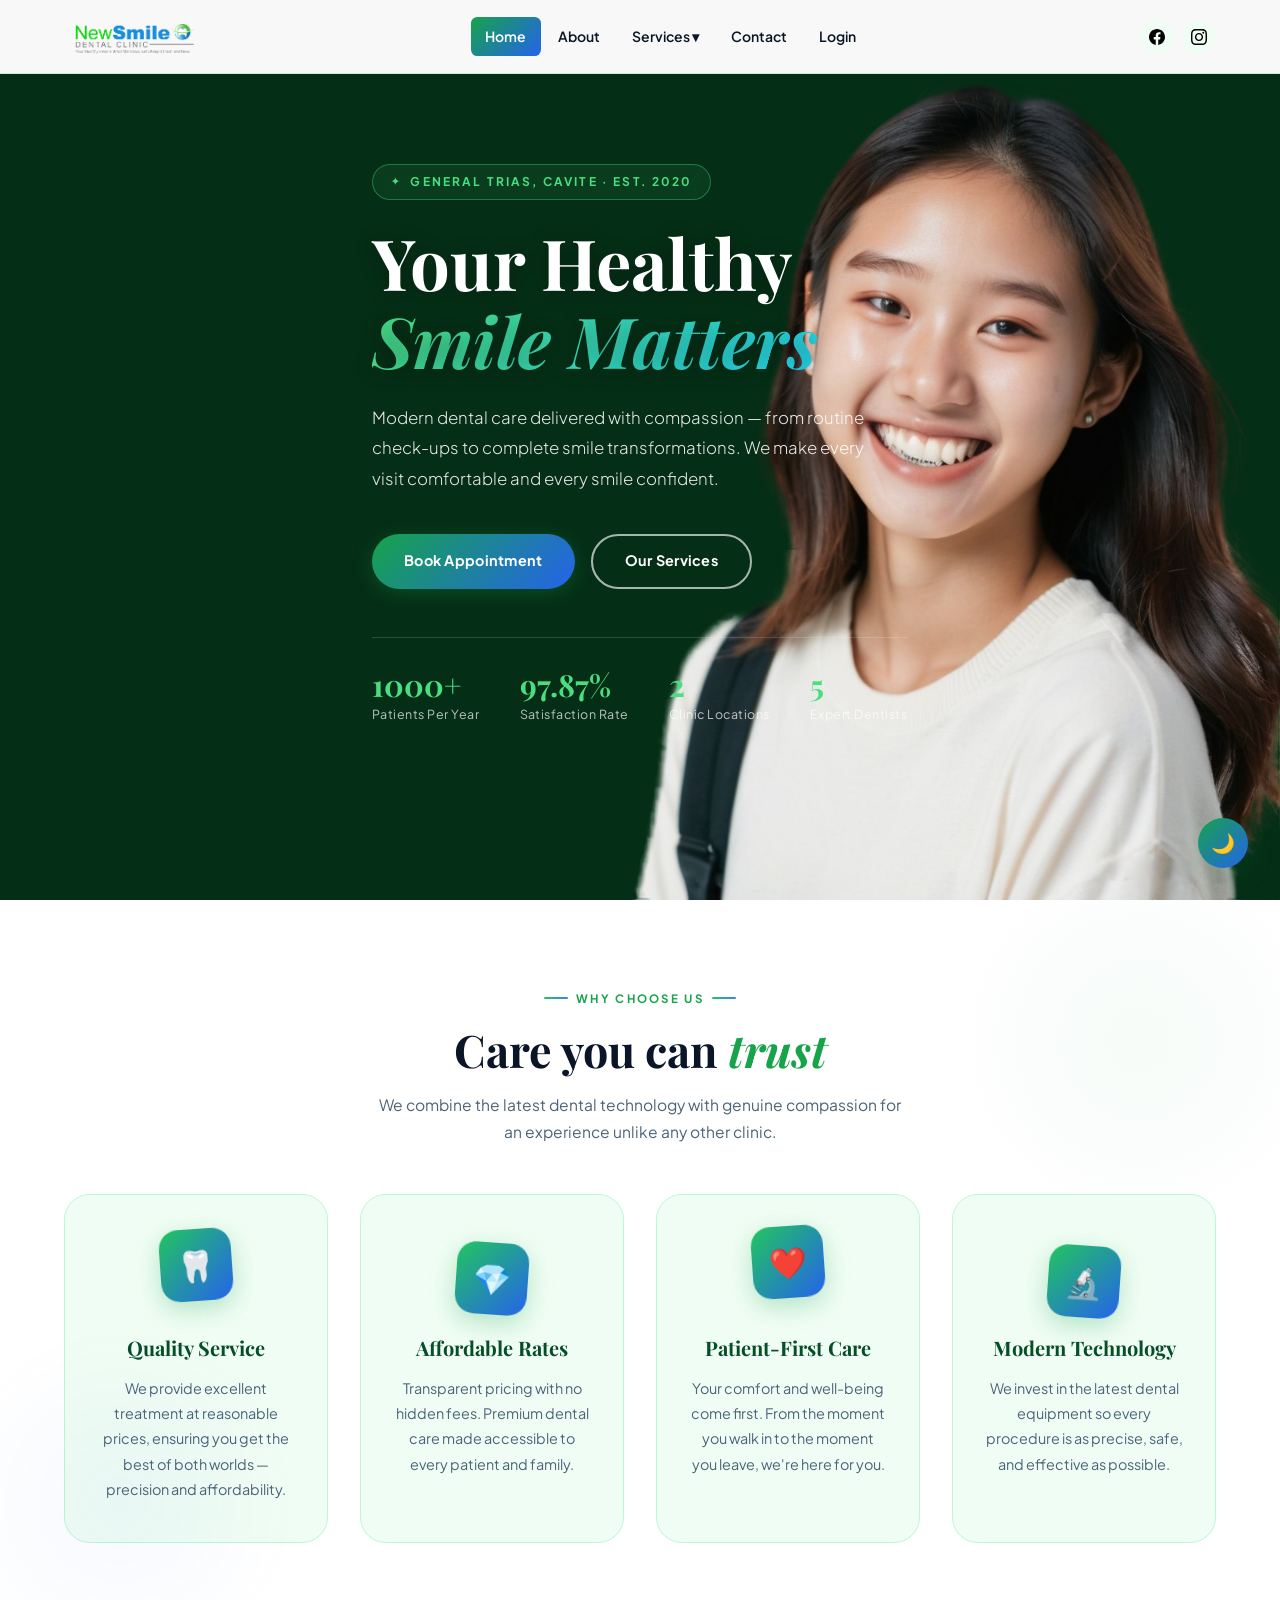
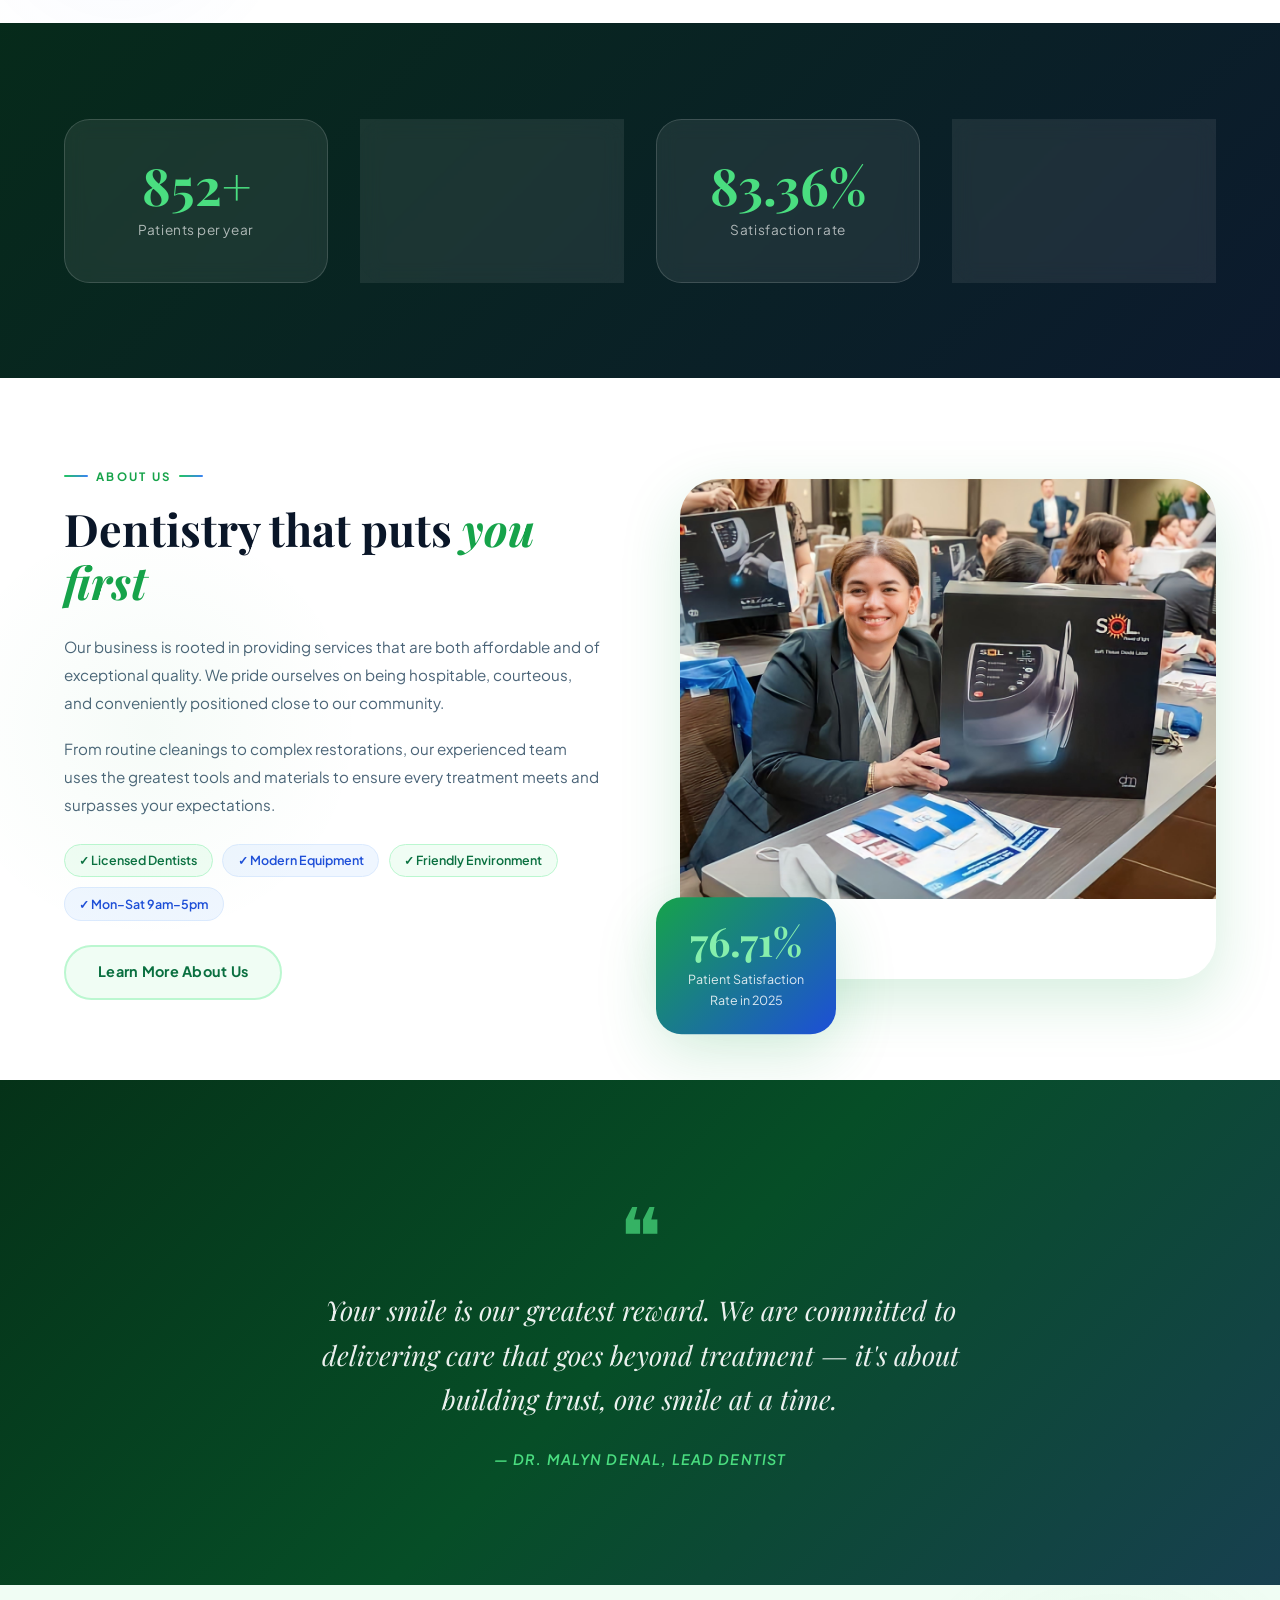
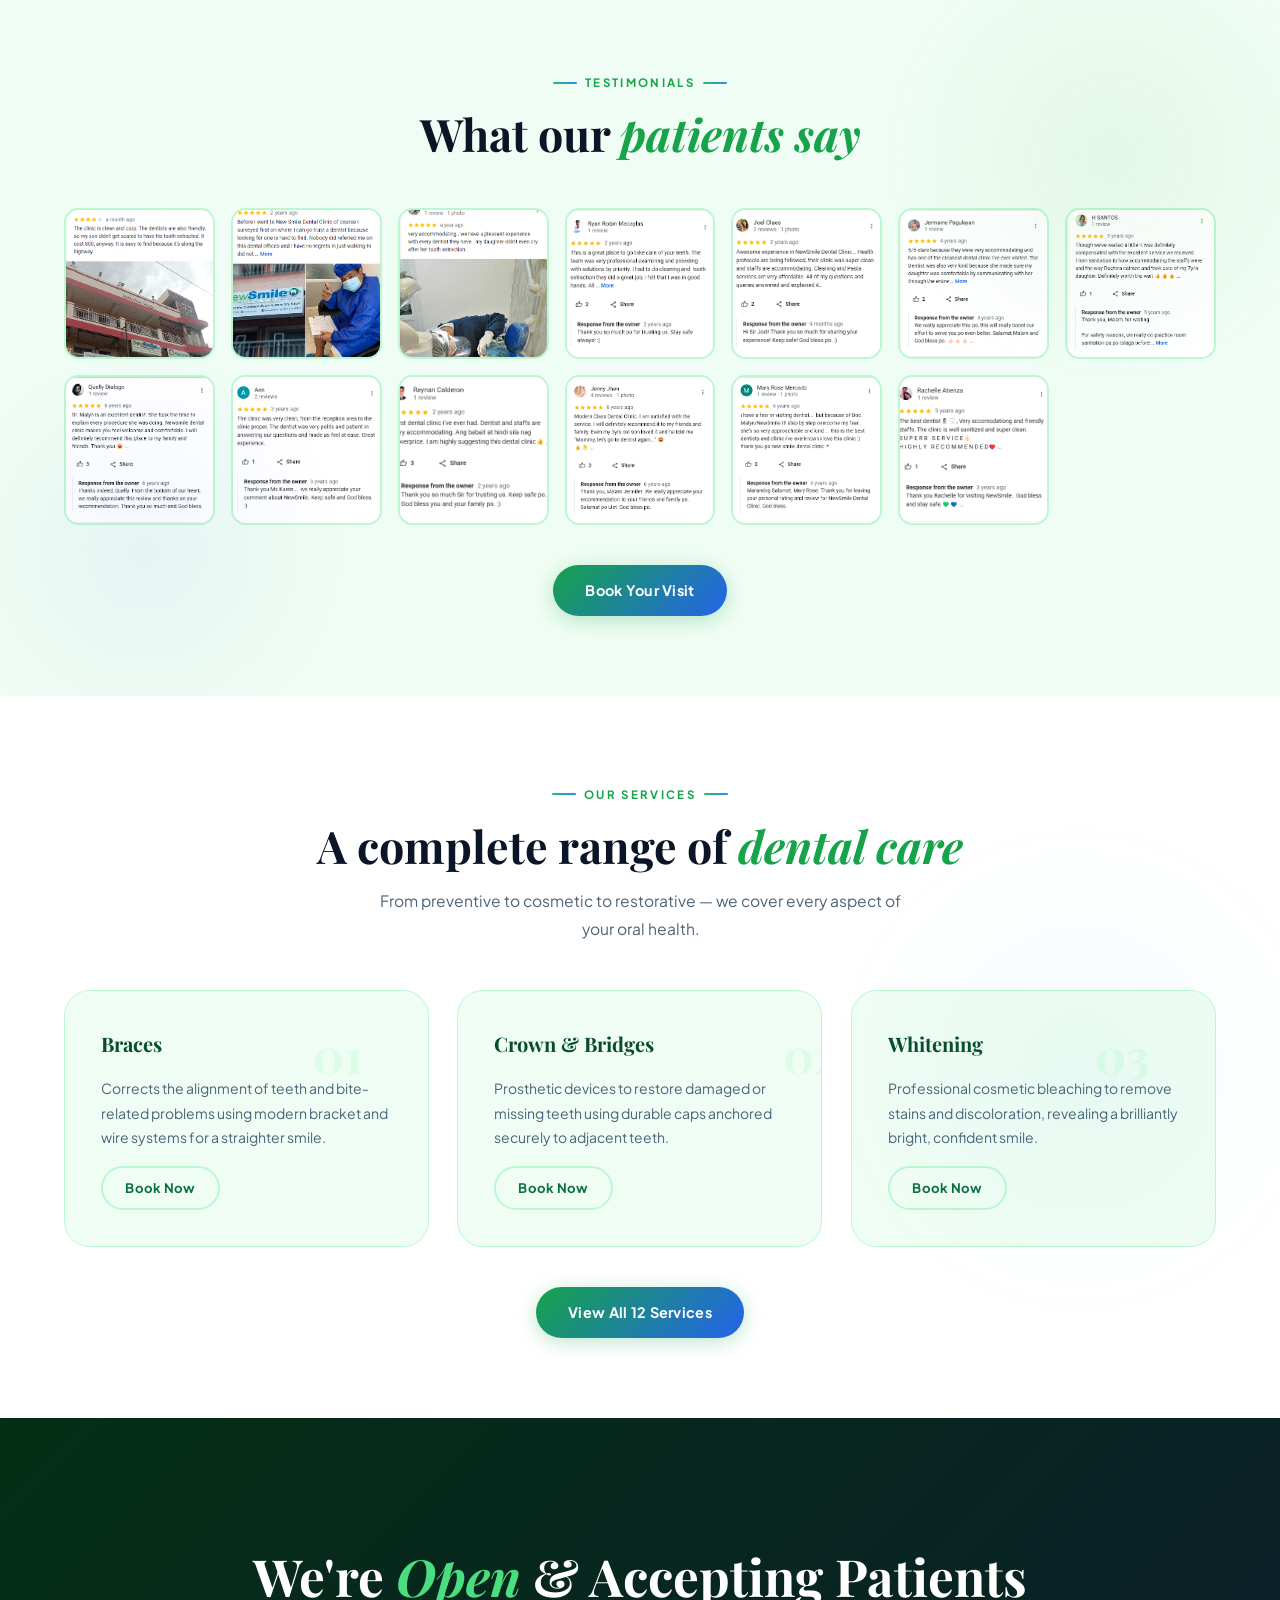
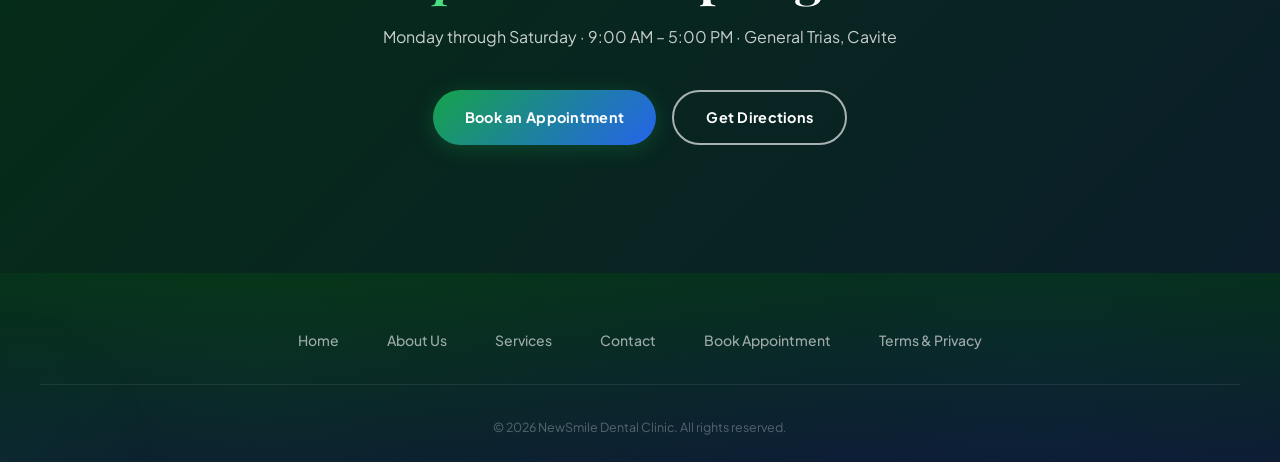
==== index.html @ e8ea18e3 "Deploying the Website" ====
<!DOCTYPE html>
<html lang="en">
<head>
  <meta charset="UTF-8">
  <meta name="viewport" content="width=device-width, initial-scale=1.0">
  <title>NewSmile Dental Clinic — General Trias, Cavite</title>
  <link rel="stylesheet" href="css/style.css">
  <link href="https://fonts.googleapis.com/css2?family=Playfair+Display:ital,wght@0,400;0,600;0,700;1,400;1,600&family=Plus+Jakarta+Sans:wght@300;400;500;600;700&display=swap" rel="stylesheet">
  <link rel="icon" type="image/png" href="images/logo.png">
</head>
<body>
<button class="darkmode" onclick="myFunction()">🌙</button>

<!-- ══════════════════════════════
     SCROLL PROGRESS BAR
══════════════════════════════ -->
<div id="scroll-progress"></div>

<!-- ══════════════════════════════
     HEADER / NAV
══════════════════════════════ -->
<header>
  <div class="container nav-container">
    <div class="logo">
      <a href="index.html">
        <img src="images/title-logo.png" alt="NewSmile Dental Clinic">
      </a>
    </div>
    <nav>
      <button class="nav-toggle" aria-label="Toggle navigation">&#9776;</button>
      <ul class="nav-links">
        <li><a href="index.html" class="active">Home</a></li>
        <li><a href="about.html">About</a></li>
        <li>
          <a href="services.html">Services ▾</a>
          <ul class="dropdown-content">
            <li><a href="services.html#braces">Braces</a></li>
            <li><a href="services.html#crowns">Crown &amp; Bridges</a></li>
            <li><a href="services.html#whitening">Whitening</a></li>
            <li><a href="services.html#fillings">Fillings</a></li>
            <li><a href="services.html#cleaning">Cleaning</a></li>
            <li><a href="services.html#extraction">Extractions</a></li>
            <li><a href="services.html#surgery">Dental Surgery</a></li>
            <li><a href="services.html#dentures">Dentures</a></li>
            <li><a href="services.html#rootcanal">Root Canal</a></li>
            <li><a href="services.html#implants">Implants</a></li>
            <li><a href="services.html#pediatric">Pediatric Dentistry</a></li>
            <li><a href="services.html#xray">Dental X-ray</a></li>
          </ul>
        </li>
        <li><a href="contact.html">Contact</a></li>
        <li><a href="Login.html">Login</a></li>
      </ul>
    </nav>
    <div class="social-icons">
      <a href="https://www.facebook.com/NewSmilePH" target="_blank">
        <img src="images/icons/facebook.svg" alt="Facebook">
      </a>
      <a href="https://www.instagram.com" target="_blank">
        <img src="images/icons/instagram.svg" alt="Instagram">
      </a>
    </div>
  </div>
</header>


<!-- ══════════════════════════════════════════════════════
     PARALLAX SECTION 1 — HERO
     📌 REPLACE IMAGE: change url("images/YOUR_HERO_IMAGE.jpg")
        inside the .parallax-hero rule in css/style.css
══════════════════════════════════════════════════════ -->
<section class="parallax-hero">
  <!-- Dark overlay so text stays readable -->
  <div class="parallax-overlay"></div>

  <!-- Floating particles -->
  <div class="hero-particles">
    <span class="particle"></span><span class="particle"></span>
    <span class="particle"></span><span class="particle"></span>
    <span class="particle"></span><span class="particle"></span>
  </div>

  <!-- Hero content -->
  <div class="container hero-content">
    <span class="hero-tag">General Trias, Cavite &middot; Est. 2020</span>
    <h1>Your Healthy<br><span class="highlight">Smile Matters</span></h1>
    <p>Modern dental care delivered with compassion — from routine check-ups to complete smile transformations. We make every visit comfortable and every smile confident.</p>
    <div class="hero-actions">
      <a class="btn" href="appointment.html">Book Appointment</a>
      <a class="btn btn-outline" href="services.html">Our Services</a>
    </div>
    <div class="hero-stats">
      <div class="hero-stat">
        <strong data-target="1000" data-suffix="+">1000+</strong>
        <span>Patients Per Year</span>
      </div>
      <div class="hero-stat">
        <strong data-target="97.88" data-suffix="%" data-decimals="2">97.88%</strong>
        <span>Satisfaction Rate</span>
      </div>
      <div class="hero-stat">
        <strong data-target="2">2</strong>
        <span>Clinic Locations</span>
      </div>
      <div class="hero-stat">
        <strong data-target="5">5</strong>
        <span>Expert Dentists</span>
      </div>
    </div>
  </div>


</section>


<!-- ══════════════════════════════
     WHY CHOOSE US
══════════════════════════════ -->
<section class="features-section">
  <div class="container">
    <div class="section-header center">
      <span class="section-eyebrow reveal">Why Choose Us</span>
      <h2 class="section-title reveal delay-1">Care you can <em>trust</em></h2>
      <p class="section-sub reveal delay-2">We combine the latest dental technology with genuine compassion for an experience unlike any other clinic.</p>
    </div>
    <div class="features-grid">
      <div class="feature reveal delay-1">
        <div class="feature-icon">🦷</div>
        <h3>Quality Service</h3>
        <p>We provide excellent treatment at reasonable prices, ensuring you get the best of both worlds — precision and affordability.</p>
      </div>
      <div class="feature reveal delay-2">
        <div class="feature-icon">💎</div>
        <h3>Affordable Rates</h3>
        <p>Transparent pricing with no hidden fees. Premium dental care made accessible to every patient and family.</p>
      </div>
      <div class="feature reveal delay-3">
        <div class="feature-icon">❤️</div>
        <h3>Patient-First Care</h3>
        <p>Your comfort and well-being come first. From the moment you walk in to the moment you leave, we're here for you.</p>
      </div>
      <div class="feature reveal delay-4">
        <div class="feature-icon">🔬</div>
        <h3>Modern Technology</h3>
        <p>We invest in the latest dental equipment so every procedure is as precise, safe, and effective as possible.</p>
      </div>
    </div>
  </div>
</section>


<!-- ══════════════════════════════════════════════════════
     PARALLAX SECTION 2 — STATISTICS BANNER
     📌 REPLACE IMAGE: change url("images/YOUR_STATS_BG.jpg")
        inside the .parallax-stats rule in css/style.css
══════════════════════════════════════════════════════ -->
<section class="parallax-stats">
  <div class="parallax-overlay overlay-dark"></div>
  <div class="container" style="position:relative;z-index:2;">
    <div class="stats-grid">
      <div class="stats-card reveal">
        <h2 data-target="1000" data-suffix="+">1000+</h2>
        <p>Patients per year</p>
      </div>
      <div class="stats-card reveal delay-1">
        <h2 data-target="5">5</h2>
        <p>Qualified dentists</p>
      </div>
      <div class="stats-card reveal delay-2">
        <h2 data-target="97.88" data-suffix="%" data-decimals="2">97.88%</h2>
        <p>Satisfaction rate</p>
      </div>
      <div class="stats-card reveal delay-3">
        <h2 data-target="2">2</h2>
        <p>Clinic locations</p>
      </div>
    </div>
  </div>
</section>


<!-- ══════════════════════════════
     ABOUT
══════════════════════════════ -->
<section class="about-section">
  <div class="container about-inner">
    <div class="about-text reveal-left">
      <span class="section-eyebrow">About Us</span>
      <h2>Dentistry that puts <em>you first</em></h2>
      <p>Our business is rooted in providing services that are both affordable and of exceptional quality. We pride ourselves on being hospitable, courteous, and conveniently positioned close to our community.</p>
      <p>From routine cleanings to complex restorations, our experienced team uses the greatest tools and materials to ensure every treatment meets and surpasses your expectations.</p>
      <div class="about-badges">
        <span class="badge">✓ Licensed Dentists</span>
        <span class="badge blue">✓ Modern Equipment</span>
        <span class="badge">✓ Friendly Environment</span>
        <span class="badge blue">✓ Mon–Sat 9am–5pm</span>
      </div>
      <a class="btn btn-ghost" href="about.html">Learn More About Us</a>
    </div>
    <div class="about-visual reveal-right">
      <!--
        📌 REPLACE DOCTOR IMAGE:
           Change src="images/doc-malyn-2.jpg" to your photo path
      -->
      <div class="about-image-wrap">
        <img src="images/doc-malyn-2.jpg"
             alt="Dr. Malyn Denal — NewSmile Lead Dentist"
             onerror="this.style.display='none';this.nextElementSibling.style.display='flex'">
        <div class="about-image-fallback">
          <span class="fallback-icon">👩‍⚕️</span>
          <p>Dr. Malyn Denal<br>Lead Dentist</p>
        </div>
      </div>
      <div class="about-float-card">
        <span class="num" data-target="97.88" data-suffix="%" data-decimals="2">97.88%</span>
        <p>Patient Satisfaction<br>Rate in 2025</p>
      </div>
    </div>
  </div>
</section>


<!-- ══════════════════════════════════════════════════════
     PARALLAX SECTION 3 — QUOTE / MID BANNER
     📌 REPLACE IMAGE: change url("images/YOUR_QUOTE_BG.jpg")
        inside the .parallax-quote rule in css/style.css
══════════════════════════════════════════════════════ -->
<section class="parallax-quote">
  <div class="parallax-overlay overlay-green"></div>
  <div class="container parallax-quote-content reveal">
    <span class="quote-icon">❝</span>
    <blockquote>Your smile is our greatest reward. We are committed to delivering care that goes beyond treatment — it's about building trust, one smile at a time.</blockquote>
    <cite>— Dr. Malyn Denal, Lead Dentist</cite>
  </div>
</section>


<!-- ══════════════════════════════
     PATIENT REVIEWS
══════════════════════════════ -->
<section class="reviews-section">
  <div class="container">
    <div class="section-header center">
      <span class="section-eyebrow reveal">Testimonials</span>
      <h2 class="section-title reveal delay-1">What our <em>patients say</em></h2>
    </div>
    <div class="reviews-grid reveal">
      <!--
        📌 REPLACE REVIEW IMAGES:
           Change src paths to your actual customer review screenshots
           e.g. src="images/customer/cus.1.png"
      -->
      <img class="review-img" src="images/customer/cus.1.png"  alt="Patient review 1"  onerror="this.src='';this.alt='Review 1'">
      <img class="review-img" src="images/customer/cus.2.png"  alt="Patient review 2"  onerror="this.src='';this.alt='Review 2'">
      <img class="review-img" src="images/customer/cus.3.png"  alt="Patient review 3"  onerror="this.src='';this.alt='Review 3'">
      <img class="review-img" src="images/customer/cus.4.png"  alt="Patient review 4"  onerror="this.src='';this.alt='Review 4'">
      <img class="review-img" src="images/customer/cus.5.png"  alt="Patient review 5"  onerror="this.src='';this.alt='Review 5'">
      <img class="review-img" src="images/customer/cus.6.png"  alt="Patient review 6"  onerror="this.src='';this.alt='Review 6'">
      <img class="review-img" src="images/customer/cus.7.png"  alt="Patient review 7"  onerror="this.src='';this.alt='Review 7'">
      <img class="review-img" src="images/customer/cus.8.png"  alt="Patient review 8"  onerror="this.src='';this.alt='Review 8'">
      <img class="review-img" src="images/customer/cus.9.png"  alt="Patient review 9"  onerror="this.src='';this.alt='Review 9'">
      <img class="review-img" src="images/customer/cus.10.png" alt="Patient review 10" onerror="this.src='';this.alt='Review 10'">
      <img class="review-img" src="images/customer/cus.11.png" alt="Patient review 11" onerror="this.src='';this.alt='Review 11'">
      <img class="review-img" src="images/customer/cus.12.png" alt="Patient review 12" onerror="this.src='';this.alt='Review 12'">
      <img class="review-img" src="images/customer/cus.13.png" alt="Patient review 13" onerror="this.src='';this.alt='Review 13'">
    </div>
    <div class="text-center reveal" style="margin-top:2rem;">
      <a class="btn" href="appointment.html">Book Your Visit</a>
    </div>
  </div>
</section>


<!-- ══════════════════════════════
     SERVICES PREVIEW
══════════════════════════════ -->
<section class="services-section">
  <div class="container">
    <div class="section-header center">
      <span class="section-eyebrow reveal">Our Services</span>
      <h2 class="section-title reveal delay-1">A complete range of <em>dental care</em></h2>
      <p class="section-sub reveal delay-2">From preventive to cosmetic to restorative — we cover every aspect of your oral health.</p>
    </div>
    <div class="services-grid">
      <div class="service-card reveal delay-1">
        <span class="service-num">01</span>
        <h3>Braces</h3>
        <p>Corrects the alignment of teeth and bite-related problems using modern bracket and wire systems for a straighter smile.</p>
        <a class="btn btn-sm btn-ghost" href="appointment.html">Book Now</a>
      </div>
      <div class="service-card reveal delay-2">
        <span class="service-num">02</span>
        <h3>Crown &amp; Bridges</h3>
        <p>Prosthetic devices to restore damaged or missing teeth using durable caps anchored securely to adjacent teeth.</p>
        <a class="btn btn-sm btn-ghost" href="appointment.html">Book Now</a>
      </div>
      <div class="service-card reveal delay-3">
        <span class="service-num">03</span>
        <h3>Whitening</h3>
        <p>Professional cosmetic bleaching to remove stains and discoloration, revealing a brilliantly bright, confident smile.</p>
        <a class="btn btn-sm btn-ghost" href="appointment.html">Book Now</a>
      </div>
    </div>
    <div class="text-center reveal" style="margin-top:2.5rem;">
      <a class="btn" href="services.html">View All 12 Services</a>
    </div>
  </div>
</section>


<!-- ══════════════════════════════════════════════════════
     PARALLAX SECTION 4 — CTA / CALL TO ACTION
     📌 REPLACE IMAGE: change url("images/YOUR_CTA_IMAGE.jpg")
        inside the .parallax-cta rule in css/style.css
══════════════════════════════════════════════════════ -->
<section class="parallax-cta">
  <div class="parallax-overlay overlay-dark"></div>
  <div class="container cta-content reveal">
    <h2>We're <em>Open</em> &amp; Accepting Patients</h2>
    <p>Monday through Saturday &middot; 9:00 AM – 5:00 PM &middot; General Trias, Cavite</p>
    <div class="cta-actions">
      <a class="btn" href="appointment.html">Book an Appointment</a>
      <a class="btn btn-outline" href="contact.html">Get Directions</a>
    </div>
  </div>
</section>


<!-- ══════════════════════════════
     FOOTER
══════════════════════════════ -->
<footer>
  <div class="footer-links container">
    <a href="index.html">Home</a>
    <a href="about.html">About Us</a>
    <a href="services.html">Services</a>
    <a href="contact.html">Contact</a>
    <a href="appointment.html">Book Appointment</a>
    <a href="Agreement.html">Terms &amp; Privacy</a>
  </div>
  <div class="footer-bottom">&copy; 2026 NewSmile Dental Clinic. All rights reserved.</div>
</footer>

<script src="js/script.js"></script>
</body>
</html>
---- css/style.css ----
/* ============================================================
   NewSmile Dental Clinic — Green & Blue Premium Redesign
   FIXED: Content always visible; animations are progressive enhancement
   ============================================================ */

@import url('https://fonts.googleapis.com/css2?family=Playfair+Display:ital,wght@0,400;0,600;0,700;1,400;1,600&family=Plus+Jakarta+Sans:wght@300;400;500;600;700&display=swap');

/* ── Reset ── */
*, *::before, *::after { margin:0; padding:0; box-sizing:border-box; text-decoration:none; list-style:none; }

/* ── Variables ── */
:root {
  --g900:#052e16; --g800:#064e27; --g700:#0a7040;
  --g600:#16a34a; --g500:#22c55e; --g400:#4ade80;
  --g300:#86efac; --g100:#dcfce7; --g50:#f0fdf4;

  --b900:#0c1a2e; --b800:#1e3a5f; --b700:#1d4ed8;
  --b600:#2563eb; --b500:#3b82f6; --b400:#60a5fa;
  --b100:#dbeafe; --b50:#eff6ff;

  --teal:#06b6d4; --teal-l:#22d3ee;

  --bg:#ffffff; --surface:#f0fdf4; --border:#bbf7d0;
  --text:#0a1628; --muted:#4b6478; --light:#94aab8;

  --r:0.9rem; --rlg:1.6rem; --rxl:2.4rem; --rsm:0.4rem;
  --sh:0 8px 32px rgba(22,163,74,.12);
  --shlg:0 20px 60px rgba(22,163,74,.18);
  --shsm:0 2px 8px rgba(22,163,74,.08);
  --t:0.35s cubic-bezier(.4,0,.2,1);
  --mw:1200px;
}

/* ── Dark Mode ── */
body.dark-mode {
  --bg:#050f18; --surface:#071a0f; --border:#134d28;
  --text:#e2f8ec; --muted:#7db99a;
}
body.dark-mode header { background:rgba(5,15,24,.97); border-color:#134d28; }
body.dark-mode .nav-links { background:#050f18; border-color:#134d28; }
body.dark-mode .nav-links a { color:#b4e8c8; border-bottom-color:#134d28; }
body.dark-mode .dropdown-content { background:#071a0f; border-color:#134d28; }
body.dark-mode .dropdown-content a { color:#b4e8c8; }
body.dark-mode .feature,
body.dark-mode .service-card,
body.dark-mode .team-card,
body.dark-mode .stats-card,
body.dark-mode .step,
body.dark-mode .appointment-form,
body.dark-mode .contact-form-wrap,
body.dark-mode .about-info-card,
body.dark-mode .contact-item { background:#071a0f; border-color:#134d28; }
body.dark-mode .form-row input,
body.dark-mode .form-row select,
body.dark-mode .form-row textarea { background:#050f18; border-color:#134d28; color:#e2f8ec; }
body.dark-mode .section-title,
body.dark-mode .page-title,
body.dark-mode .feature h3,
body.dark-mode .service-card h3,
body.dark-mode .team-card h3,
body.dark-mode .about-text h2,
body.dark-mode .auth-card h1,
body.dark-mode .contact-info h2,
body.dark-mode .appointment-info h2,
body.dark-mode .contact-form-wrap h3,
body.dark-mode .appointment-form h3 { color:var(--g400); }
body.dark-mode .page-hero-section { background:linear-gradient(180deg,#071a0f,#050f18); }
body.dark-mode .auth-form-side { background:#050f18; }
body.dark-mode .auth-card { background:#071a0f; border:1px solid #134d28; padding:2.5rem; border-radius:var(--rlg); }

/* ── Base ── */
html { scroll-behavior:smooth; }
body {
  font-family:'Plus Jakarta Sans',sans-serif;
  background:var(--bg); color:var(--text);
  line-height:1.65; overflow-x:hidden;
  /* NEVER set opacity:0 on body */
  transition:background .4s,color .4s;
}
a { color:var(--g700); transition:color var(--t); }
a:hover { color:var(--b600); }
img { max-width:100%; display:block; }
.container { max-width:var(--mw); margin:0 auto; padding:0 1.5rem; }
.text-center { text-align:center; }
section { padding:5rem 0; }

/* ── Scrollbar ── */
::-webkit-scrollbar { width:6px; }
::-webkit-scrollbar-track { background:var(--surface); }
::-webkit-scrollbar-thumb { background:linear-gradient(var(--g600),var(--b600)); border-radius:3px; }

/* ── Dark toggle ── */
.darkmode {
  position:fixed; bottom:2rem; right:2rem;
  width:50px; height:50px; border-radius:50%;
  background:linear-gradient(135deg,var(--g600),var(--b600));
  color:#fff; border:none; font-size:1.2rem; cursor:pointer;
  z-index:3000; box-shadow:var(--sh);
  transition:transform var(--t),box-shadow var(--t);
  display:flex; align-items:center; justify-content:center;
}
.darkmode:hover { transform:scale(1.12) rotate(20deg); box-shadow:var(--shlg); }

/* ══════════════════════════════════════
   SCROLL ANIMATIONS
   Content starts VISIBLE. JS adds 'ready'
   class to body, which enables the hidden
   states. This guarantees content shows
   even if JS fails or is slow.
══════════════════════════════════════ */
.reveal,
.reveal-left,
.reveal-right,
.reveal-scale,
.animate-on-scroll {
  /* Visible by default — JS enhances this */
  opacity:1;
  transform:none;
  transition:opacity 0.75s cubic-bezier(.16,1,.3,1),
             transform 0.75s cubic-bezier(.16,1,.3,1);
}

/* Only hide when JS has confirmed it can animate */
body.js-ready .reveal        { opacity:0; transform:translateY(35px); }
body.js-ready .reveal-left   { opacity:0; transform:translateX(-45px); }
body.js-ready .reveal-right  { opacity:0; transform:translateX(45px); }
body.js-ready .reveal-scale  { opacity:0; transform:scale(0.88); }
body.js-ready .animate-on-scroll { opacity:0; transform:translateY(28px); }

/* Revealed state */
.reveal.visible,
.reveal-left.visible,
.reveal-right.visible,
.reveal-scale.visible,
.animate-on-scroll.visible,
.animate-on-scroll.in-view {
  opacity:1 !important;
  transform:none !important;
}

/* Stagger delays */
.delay-1 { transition-delay:.1s; }
.delay-2 { transition-delay:.2s; }
.delay-3 { transition-delay:.3s; }
.delay-4 { transition-delay:.4s; }
.delay-5 { transition-delay:.5s; }

/* ── Header ── */
header {
  position:fixed; top:0; left:0; width:100%;
  background:rgba(255,255,255,.97);
  backdrop-filter:blur(16px); -webkit-backdrop-filter:blur(16px);
  border-bottom:1px solid var(--border);
  z-index:1000;
  transition:background var(--t),box-shadow var(--t);
}
header.scrolled { box-shadow:0 4px 30px rgba(22,163,74,.12); }

.nav-container {
  display:flex; align-items:center;
  justify-content:space-between;
  padding:.85rem 1.5rem; gap:1rem;
}
.logo img { height:46px; width:auto; }
nav { display:flex; align-items:center; }

.nav-links { display:flex; align-items:center; gap:.2rem; }
.nav-links > li { position:relative; }
.nav-links a {
  display:block; padding:.5rem .9rem;
  font-size:.875rem; font-weight:600; color:var(--text);
  border-radius:var(--rsm); transition:all var(--t); white-space:nowrap;
}
.nav-links a:hover { background:var(--g50); color:var(--g700); }
.nav-links a.active { background:linear-gradient(135deg,var(--g600),var(--b600)); color:#fff; }

.dropdown-content {
  position:absolute; top:calc(100% + 8px); left:0;
  background:var(--bg); border:1px solid var(--border);
  border-radius:var(--r); box-shadow:var(--shlg);
  display:none; flex-direction:column; min-width:200px;
  overflow:hidden; z-index:200;
  animation:dropIn .2s ease;
}
@keyframes dropIn { from{opacity:0;transform:translateY(-8px)} to{opacity:1;transform:translateY(0)} }
.dropdown-content a { padding:.65rem 1.2rem; font-size:.85rem; color:var(--muted); border-left:3px solid transparent; }
.dropdown-content a:hover { background:var(--g50); color:var(--g700); border-left-color:var(--g600); }
.nav-links li:hover .dropdown-content { display:flex; }

.social-icons { display:flex; align-items:center; gap:.5rem; }
.social-icons a {
  width:34px; height:34px; border-radius:50%;
  background:var(--g50); display:flex; align-items:center; justify-content:center;
  transition:background var(--t),transform var(--t);
}
.social-icons a:hover { background:var(--g100); transform:scale(1.1); }
.social-icons img { width:16px; height:16px; }

.nav-toggle { display:none; background:none; border:none; font-size:1.5rem; cursor:pointer; color:var(--text); padding:.4rem; }

/* ── Buttons ── */
.btn {
  display:inline-flex; align-items:center; justify-content:center; gap:.5rem;
  padding:.85rem 2rem; border-radius:3rem;
  font-family:'Plus Jakarta Sans',sans-serif;
  font-size:.9rem; font-weight:700; letter-spacing:.02em;
  cursor:pointer; border:none; white-space:nowrap;
  position:relative; overflow:hidden;
  transition:transform var(--t),box-shadow var(--t),background var(--t);
}
.btn::before {
  content:''; position:absolute; inset:0;
  background:rgba(255,255,255,.18);
  transform:translateX(-110%) skewX(-18deg);
  transition:transform .45s ease;
}
.btn:hover::before { transform:translateX(110%) skewX(-18deg); }

.btn,
.btn-primary {
  background:linear-gradient(135deg,var(--g600),var(--b600));
  color:#fff; box-shadow:0 4px 20px rgba(22,163,74,.28);
}
.btn:hover { transform:translateY(-3px); box-shadow:0 8px 32px rgba(22,163,74,.4); color:#fff; }

.btn-outline { background:transparent; color:#fff; border:2px solid rgba(255,255,255,.65); box-shadow:none; }
.btn-outline:hover { background:rgba(255,255,255,.14); border-color:#fff; color:#fff; transform:translateY(-3px); }

.btn-ghost { background:var(--g50); color:var(--g700); border:2px solid var(--border); box-shadow:none; }
.btn-ghost:hover { background:var(--g100); color:var(--g800); transform:translateY(-2px); box-shadow:var(--shsm); }

.btn-sm { padding:.6rem 1.4rem; font-size:.82rem; }

/* ── Section Headers ── */
.section-eyebrow {
  display:inline-flex; align-items:center; gap:.5rem;
  font-size:.72rem; font-weight:700; letter-spacing:.2em; text-transform:uppercase;
  color:var(--g600); margin-bottom:1rem;
}
.section-eyebrow::before,.section-eyebrow::after {
  content:''; width:24px; height:2px;
  background:linear-gradient(90deg,var(--g500),var(--b500)); border-radius:2px;
}
.section-title {
  font-family:'Playfair Display',serif;
  font-size:clamp(1.9rem,4vw,2.8rem); font-weight:700;
  color:var(--text); line-height:1.15;
}
.section-title em { font-style:italic; color:var(--g600); }
.section-sub { font-size:.975rem; color:var(--muted); max-width:540px; margin:1rem auto 0; line-height:1.75; }
.section-header { margin-bottom:3rem; }
.section-header.center { text-align:center; }

/* ══════════════════════════════════════
   HERO
══════════════════════════════════════ */
.hero {
  min-height:100vh; display:flex; align-items:center;
  position:relative; overflow:hidden; padding-top:70px;
}
/* Parallax background layer */
.hero-bg {
  position: absolute; inset:-100px 0;
  background: url('../images/dental-hero.jpg') center/cover no-repeat;
  will-change:transform; z-index:0;
  
}
/* Fallback gradient when image missing */
.hero-bg::before {
  content:'';
  position:absolute; inset:0;
  background:linear-gradient(160deg,var(--g800) 0%,var(--b800) 100%);
}
.hero-overlay {
  position:absolute; inset:0; z-index:1;
  background:linear-gradient(
    135deg,
    rgba(5,46,22,.88) 0%,
    rgba(6,78,39,.72) 35%,
    rgba(30,58,95,.65) 70%,
    rgba(12,26,46,.85) 100%
  );
}
.hero-mesh {
  position:absolute; inset:0; z-index:2; pointer-events:none;
  background:
    radial-gradient(circle at 18% 55%, rgba(34,197,94,.18) 0%,transparent 52%),
    radial-gradient(circle at 82% 18%, rgba(59,130,246,.14) 0%,transparent 50%),
    radial-gradient(circle at 58% 82%, rgba(6,182,212,.12) 0%,transparent 42%);
  animation:meshPulse 7s ease-in-out infinite alternate;
}
@keyframes meshPulse { from{opacity:.6} to{opacity:1} }

/* Floating particles */
.hero-particles { position:absolute; inset:0; z-index:2; overflow:hidden; pointer-events:none; }
.particle { position:absolute; border-radius:50%; background:rgba(74,222,128,.4); animation:floatUp linear infinite; }
.particle:nth-child(1){width:6px;height:6px;left:10%;animation-duration:12s;animation-delay:0s}
.particle:nth-child(2){width:4px;height:4px;left:25%;background:rgba(96,165,250,.4);animation-duration:18s;animation-delay:-3s}
.particle:nth-child(3){width:8px;height:8px;left:45%;animation-duration:15s;animation-delay:-6s}
.particle:nth-child(4){width:4px;height:4px;left:65%;background:rgba(34,211,238,.4);animation-duration:20s;animation-delay:-2s}
.particle:nth-child(5){width:6px;height:6px;left:80%;animation-duration:14s;animation-delay:-8s}
.particle:nth-child(6){width:3px;height:3px;left:92%;background:rgba(96,165,250,.3);animation-duration:16s;animation-delay:-4s}
@keyframes floatUp {
  0%  {transform:translateY(110vh) rotate(0deg);opacity:0}
  8%  {opacity:1}
  92% {opacity:1}
  100%{transform:translateY(-10vh) rotate(360deg);opacity:0}
}

/* Hero content — ALWAYS VISIBLE */
.hero-content {
  position:relative; z-index:3;
  max-width:700px; color:#fff;
  padding:3rem 0;
  /* No opacity:0 here — always show */
}

.hero-tag {
  display:inline-flex; align-items:center; gap:.6rem;
  font-size:.75rem; font-weight:700; letter-spacing:.18em; text-transform:uppercase;
  color:var(--g400); margin-bottom:1.5rem;
  padding:.45rem 1.1rem; border:1px solid rgba(74,222,128,.38);
  border-radius:2rem; background:rgba(74,222,128,.08); backdrop-filter:blur(4px);
  animation:tagPulse 3s ease-in-out infinite;
}
.hero-tag::before { content:'✦'; font-size:.6rem; }
@keyframes tagPulse { 0%,100%{border-color:rgba(74,222,128,.35)} 50%{border-color:rgba(74,222,128,.75)} }

.hero-content h1 {
  font-family:'Playfair Display',serif;
  font-size:clamp(2.5rem,5.5vw,4.5rem); font-weight:700;
  line-height:1.1; margin-bottom:1.5rem;
  text-shadow:0 2px 20px rgba(0,0,0,.3);
}
.hero-content h1 .highlight {
  font-style:italic; color:transparent;
  background:linear-gradient(135deg,var(--g400),var(--teal-l));
  -webkit-background-clip:text; background-clip:text;
}
.hero-content p {
  font-size:1.05rem; font-weight:300; opacity:.9;
  margin-bottom:2.5rem; max-width:520px; line-height:1.8;
}
.hero-actions { display:flex; gap:1rem; flex-wrap:wrap; margin-bottom:3rem; }

.hero-stats {
  display:flex; gap:2.5rem; flex-wrap:wrap;
  padding-top:2rem; border-top:1px solid rgba(255,255,255,.15);
}
.hero-stat strong {
  display:block; font-family:'Playfair Display',serif;
  font-size:1.9rem; font-weight:700; color:var(--g400); line-height:1;
}
.hero-stat span { font-size:.78rem; opacity:.72; letter-spacing:.04em; }



/* ══════════════════════════════════════
   FEATURES
══════════════════════════════════════ */
.features-section { background:var(--bg); }
.features-grid { display:grid; grid-template-columns:repeat(auto-fit,minmax(250px,1fr)); gap:2rem; }

.feature {
  background:var(--surface); border:1px solid var(--border);
  border-radius:var(--rlg); padding:2.5rem 2rem; text-align:center;
  transition:transform var(--t),box-shadow var(--t),border-color var(--t);
  position:relative; overflow:hidden; cursor:default;
}
.feature::before {
  content:''; position:absolute; top:0; left:0; right:0; height:4px;
  background:linear-gradient(90deg,var(--g500),var(--b500));
  transform:scaleX(0); transition:transform .4s ease; transform-origin:left;
}
.feature:hover::before { transform:scaleX(1); }
.feature:hover { transform:translateY(-8px); box-shadow:var(--shlg); border-color:var(--g400); }

.feature-icon {
  width:72px; height:72px; border-radius:1.2rem;
  background:linear-gradient(135deg,var(--g500),var(--b600));
  display:flex; align-items:center; justify-content:center;
  margin:0 auto 1.5rem; font-size:1.9rem;
  box-shadow:0 8px 24px rgba(22,163,74,.28);
  transition:transform var(--t),box-shadow var(--t);
}
.feature:hover .feature-icon { transform:scale(1.1) rotate(-5deg); }
.feature h3 {
  font-family:'Playfair Display',serif;
  font-size:1.25rem; font-weight:700;
  color:var(--g800); margin-bottom:.75rem;
}
.feature p { font-size:.9rem; color:var(--muted); line-height:1.75; }

/* ══════════════════════════════════════
   STATISTICS
══════════════════════════════════════ */
.statistics-section {
  background:linear-gradient(135deg,var(--g800),var(--b800));
  position:relative; overflow:hidden;
}
.statistics-section::before {
  content:''; position:absolute; inset:0; pointer-events:none;
  background:
    radial-gradient(circle at 28% 50%,rgba(74,222,128,.12) 0%,transparent 58%),
    radial-gradient(circle at 72% 50%,rgba(96,165,250,.1) 0%,transparent 58%);
}
.stats-grid {
  display:grid; grid-template-columns:repeat(auto-fit,minmax(170px,1fr));
  gap:2rem; position:relative; z-index:1;
}
.stats-card {
  text-align:center; padding:2.5rem 1.5rem;
  background:rgba(255,255,255,.07); border:1px solid rgba(255,255,255,.1);
  border-radius:var(--rlg); backdrop-filter:blur(8px);
  transition:transform var(--t),background var(--t);
}
.stats-card:hover { transform:translateY(-6px); background:rgba(255,255,255,.12); }
.stats-card h2 {
  font-family:'Playfair Display',serif;
  font-size:clamp(2.5rem,4vw,3.5rem); font-weight:700;
  color:var(--g400); line-height:1; margin-bottom:.5rem;
}
.stats-card p { font-size:.85rem; color:rgba(255,255,255,.65); letter-spacing:.04em; }

/* ══════════════════════════════════════
   ABOUT (home)
══════════════════════════════════════ */
.about-section { background:var(--bg); }
.about-inner { display:grid; grid-template-columns:1fr 1fr; gap:5rem; align-items:center; }
.about-text h2 {
  font-family:'Playfair Display',serif;
  font-size:clamp(1.9rem,3.5vw,2.8rem); font-weight:700;
  color:var(--text); line-height:1.2; margin-bottom:1.5rem;
}
.about-text h2 em { font-style:italic; color:var(--g600); }
.about-text p { font-size:.95rem; color:var(--muted); line-height:1.85; margin-bottom:1.1rem; }
.about-badges { display:flex; flex-wrap:wrap; gap:.6rem; margin:1.5rem 0; }
.badge {
  display:inline-flex; align-items:center; gap:.35rem;
  padding:.35rem .9rem; border-radius:2rem; font-size:.78rem; font-weight:600;
  background:var(--g50); color:var(--g700); border:1px solid var(--border);
}
.badge.blue { background:var(--b50); color:var(--b700); border-color:var(--b100); }

.about-visual { position:relative; }
.about-image-wrap {
  border-radius:var(--rxl); overflow:hidden; box-shadow:var(--shlg);
  position:relative;
}
.about-image-wrap::before {
  content:''; position:absolute; inset:-3px;
  background:linear-gradient(135deg,var(--g500),var(--b500));
  border-radius:var(--rxl); z-index:-1;
}
.about-image-wrap img { width:100%; height:420px; object-fit:cover; display:block; transition:transform .6s ease; }
.about-image-wrap:hover img { transform:scale(1.04); }

/* Fallback when no image */
.about-image-wrap .img-placeholder {
  width:100%; height:420px;
  background:linear-gradient(160deg,var(--g100),var(--b100));
  display:flex; align-items:center; justify-content:center;
  font-size:5rem;
}

.about-float-card {
  position:absolute; bottom:-1.5rem; left:-1.5rem;
  background:linear-gradient(135deg,var(--g600),var(--b700));
  color:#fff; border-radius:var(--rlg);
  padding:1.5rem 2rem; min-width:180px;
  box-shadow:var(--shlg); text-align:center;
  animation:floatCard 4s ease-in-out infinite;
}
@keyframes floatCard { 0%,100%{transform:translateY(0)} 50%{transform:translateY(-8px)} }
.about-float-card .num {
  font-family:'Playfair Display',serif;
  font-size:2.5rem; font-weight:700; color:var(--g300); line-height:1;
}
.about-float-card p { font-size:.78rem; opacity:.85; margin-top:.3rem; }

/* ══════════════════════════════════════
   REVIEWS
══════════════════════════════════════ */
.reviews-section { background:var(--surface); text-align:center; }
.reviews-grid {
  display:grid; grid-template-columns:repeat(auto-fill,minmax(150px,1fr));
  gap:1rem; margin-bottom:2.5rem;
}
.review-img {
  width:100%; aspect-ratio:1; object-fit:cover;
  border-radius:var(--r); border:2px solid var(--border);
  transition:transform var(--t),box-shadow var(--t),border-color var(--t);
  background:var(--g50); /* placeholder bg */
}
.review-img:hover { transform:scale(1.06); box-shadow:var(--sh); border-color:var(--g500); }

/* ══════════════════════════════════════
   SERVICES PREVIEW
══════════════════════════════════════ */
.services-section { background:var(--bg); }
.services-grid {
  display:grid; grid-template-columns:repeat(auto-fit,minmax(300px,1fr));
  gap:1.75rem;
}
.service-card {
  background:var(--surface); border:1px solid var(--border);
  border-radius:var(--rlg); padding:2.25rem;
  display:flex; flex-direction:column; gap:1rem;
  position:relative; overflow:hidden;
  transition:transform var(--t),box-shadow var(--t),border-color var(--t);
}
.service-card::before {
  content:''; position:absolute; top:0; left:0; right:0; height:4px;
  background:linear-gradient(90deg,var(--g500),var(--b500));
  transform:scaleX(0); transition:transform .4s cubic-bezier(.16,1,.3,1); transform-origin:left;
}
.service-card:hover::before { transform:scaleX(1); }
.service-card:hover { transform:translateY(-6px); box-shadow:var(--shlg); border-color:var(--g400); }
.service-num {
  font-family:'Playfair Display',serif; font-size:3rem; font-weight:700;
  line-height:1; color:var(--g100); position:absolute; top:1rem; right:1.5rem;
  transition:color var(--t);
}
.service-card:hover .service-num { color:var(--g200,#bbf7d0); }
.service-card h3 {
  font-family:'Playfair Display',serif;
  font-size:1.25rem; font-weight:700; color:var(--g800);
}
.service-card p { font-size:.875rem; color:var(--muted); line-height:1.75; flex:1; }
.service-card .btn { align-self:flex-start; }

/* ══════════════════════════════════════
   CTA SECTION
══════════════════════════════════════ */
.cta-section {
  padding:7rem 0; text-align:center;
  position:relative; overflow:hidden;
}
.cta-bg {
  position:absolute; inset:-100px 0;
  background:url('../images/front-entrance.jpg') center/cover no-repeat;
  will-change:transform; z-index:0;
}
/* Fallback when image missing */
.cta-bg::before {
  content:''; position:absolute; inset:0;
  background:linear-gradient(160deg,var(--g800),var(--b800));
}
.cta-overlay {
  position:absolute; inset:0; z-index:1;
  background:linear-gradient(135deg,rgba(5,46,22,.92),rgba(30,58,95,.88));
}
.cta-content { position:relative; z-index:2; }
.cta-content h2 {
  font-family:'Playfair Display',serif;
  font-size:clamp(2rem,4vw,3.2rem); font-weight:700;
  color:#fff; margin-bottom:1rem; line-height:1.2;
}
.cta-content h2 em { font-style:italic; color:var(--g400); }
.cta-content p { font-size:1rem; color:rgba(255,255,255,.78); margin-bottom:2.5rem; }
.cta-actions { display:flex; gap:1rem; justify-content:center; flex-wrap:wrap; }

/* ══════════════════════════════════════
   FOOTER
══════════════════════════════════════ */
footer {
  background:linear-gradient(180deg,var(--g900),var(--b900));
  color:rgba(255,255,255,.6); padding:3.5rem 1.5rem 1.5rem;
  position:relative; overflow:hidden;
}
footer::before {
  content:''; position:absolute; inset:0; pointer-events:none;
  background:
    radial-gradient(circle at 20% 50%,rgba(22,163,74,.08) 0%,transparent 60%),
    radial-gradient(circle at 80% 50%,rgba(37,99,235,.06) 0%,transparent 60%);
}
.footer-links {
  display:flex; flex-wrap:wrap; gap:1.5rem 3rem; justify-content:center;
  margin-bottom:2rem; padding-bottom:2rem;
  border-bottom:1px solid rgba(255,255,255,.08); position:relative;
}
.footer-links a { color:rgba(255,255,255,.6); font-size:.875rem; font-weight:500; transition:color var(--t); }
.footer-links a:hover { color:var(--g400); }
.footer-bottom { text-align:center; font-size:.78rem; color:rgba(255,255,255,.3); position:relative; }

/* ══════════════════════════════════════
   PAGE HERO (inner pages)
══════════════════════════════════════ */
.page-hero-section {
  padding:9rem 0 5rem;
  background:linear-gradient(180deg,var(--surface) 0%,var(--bg) 100%);
  position:relative; overflow:hidden;
}
.page-hero-section::before {
  content:''; position:absolute; top:0; left:0; right:0; height:4px;
  background:linear-gradient(90deg,var(--g500),var(--b500));
}
.page-hero-section::after {
  content:''; position:absolute; inset:0; pointer-events:none;
  background:radial-gradient(circle at 80% 50%,rgba(22,163,74,.06) 0%,transparent 60%);
}
.page-title {
  font-family:'Playfair Display',serif;
  font-size:clamp(2.2rem,5vw,3.8rem); font-weight:700;
  color:var(--text); line-height:1.1; margin-bottom:1.25rem;
}
.page-title em { font-style:italic; color:var(--g600); }
.page-subtitle { font-size:1.05rem; color:var(--muted); max-width:640px; line-height:1.8; }

/* ══════════════════════════════════════
   ABOUT PAGE BODY
══════════════════════════════════════ */
.about-page-body { padding:5rem 0; }
.about-body-grid { display:grid; grid-template-columns:1fr 1fr; gap:5rem; align-items:start; }
.about-body-text p { font-size:.95rem; color:var(--muted); line-height:1.85; margin-bottom:1.25rem; }

.about-info-card {
  background:var(--surface); border:1px solid var(--border);
  border-radius:var(--rlg); padding:2rem; position:sticky; top:6rem;
}
.about-info-item { display:flex; gap:1rem; padding:1rem 0; border-bottom:1px solid var(--border); }
.about-info-item:last-child { border-bottom:none; padding-bottom:0; }
.about-info-icon {
  width:42px; height:42px; border-radius:.75rem; flex-shrink:0;
  background:linear-gradient(135deg,var(--g500),var(--b600));
  display:flex; align-items:center; justify-content:center; font-size:1rem;
}
.about-info-item strong { display:block; font-size:.78rem; color:var(--muted); margin-bottom:.2rem; font-weight:600; letter-spacing:.04em; text-transform:uppercase; }
.about-info-item span, .about-info-item a { font-size:.875rem; color:var(--text); font-weight:500; }

/* Team */
.team-section { background:var(--surface); }
.team-grid { display:grid; grid-template-columns:repeat(auto-fill,minmax(240px,1fr)); gap:2rem; }
.team-card {
  background:var(--bg); border:1px solid var(--border);
  border-radius:var(--rlg); overflow:hidden; text-align:center;
  transition:transform var(--t),box-shadow var(--t);
}
.team-card:hover { transform:translateY(-8px); box-shadow:var(--shlg); }
.team-card-img { width:100%; height:280px; object-fit:cover; object-position:top; transition:transform .6s ease; display:block; }
.team-card:hover .team-card-img { transform:scale(1.05); }
/* Placeholder when no image */
.team-card-placeholder { width:100%; height:280px; background:linear-gradient(135deg,var(--g100),var(--b100)); display:flex; align-items:center; justify-content:center; font-size:5rem; }
.team-card-body { padding:1.5rem; }
.team-card h3 { font-family:'Playfair Display',serif; font-size:1.2rem; font-weight:700; color:var(--g800); margin-bottom:.25rem; }
.team-card p { font-size:.85rem; color:var(--muted); }

/* ══════════════════════════════════════
   SERVICES FULL PAGE
══════════════════════════════════════ */
.services-full-grid {
  display:grid; grid-template-columns:repeat(auto-fill,minmax(300px,1fr)); gap:1.75rem;
}

/* ══════════════════════════════════════
   CONTACT PAGE
══════════════════════════════════════ */
.contact-page-section { padding:5rem 0; }
.contact-layout { display:grid; grid-template-columns:1fr 1.4fr; gap:4rem; align-items:start; }
.contact-info h2 {
  font-family:'Playfair Display',serif; font-size:2rem; font-weight:700;
  color:var(--text); margin-bottom:.75rem;
}
.contact-info p { font-size:.95rem; color:var(--muted); margin-bottom:2rem; line-height:1.75; }
.contact-list { display:flex; flex-direction:column; gap:1rem; }
.contact-item {
  display:flex; gap:1.25rem; align-items:flex-start;
  padding:1.25rem 1.5rem;
  background:var(--surface); border:1px solid var(--border);
  border-radius:var(--rlg);
  transition:transform var(--t),box-shadow var(--t),border-color var(--t);
}
.contact-item:hover { transform:translateX(6px); box-shadow:var(--shsm); border-color:var(--g400); }
.contact-icon {
  width:46px; height:46px; border-radius:.9rem; flex-shrink:0;
  background:linear-gradient(135deg,var(--g500),var(--b600));
  display:flex; align-items:center; justify-content:center; font-size:1.1rem;
}
.contact-item-text strong { display:block; font-size:.72rem; font-weight:700; letter-spacing:.1em; text-transform:uppercase; color:var(--g600); margin-bottom:.25rem; }
.contact-item-text span,.contact-item-text a { font-size:.88rem; color:var(--muted); }

.contact-form-wrap {
  background:var(--surface); border:1px solid var(--border);
  border-radius:var(--rxl); padding:2.5rem; box-shadow:var(--sh);
}
.contact-form-wrap h3 { font-family:'Playfair Display',serif; font-size:1.5rem; font-weight:700; color:var(--g800); margin-bottom:1.75rem; }

.map-section { padding:0 0 5rem; }
.map-wrap {
  border-radius:var(--rxl); overflow:hidden;
  box-shadow:var(--shlg); border:3px solid var(--border); height:380px;
}
.map-wrap iframe { width:100%; height:100%; border:none; display:block; }

/* ══════════════════════════════════════
   APPOINTMENT PAGE
══════════════════════════════════════ */
.appointment-section { padding:5rem 0; }
.appointment-layout { display:grid; grid-template-columns:1fr 1.6fr; gap:4rem; align-items:start; }
.appointment-info h2 { font-family:'Playfair Display',serif; font-size:1.75rem; font-weight:700; color:var(--text); margin-bottom:1rem; }
.appointment-info p { font-size:.9rem; color:var(--muted); line-height:1.8; margin-bottom:1.5rem; }
.appointment-steps { display:flex; flex-direction:column; gap:.85rem; }
.step {
  display:flex; gap:1rem; align-items:flex-start;
  padding:1.1rem 1.25rem; background:var(--surface);
  border:1px solid var(--border); border-radius:var(--r);
  transition:border-color var(--t),transform var(--t);
}
.step:hover { border-color:var(--g400); transform:translateX(4px); }
.step-num {
  width:36px; height:36px; border-radius:50%; flex-shrink:0;
  background:linear-gradient(135deg,var(--g500),var(--b600));
  color:#fff; font-size:.85rem; font-weight:700;
  display:flex; align-items:center; justify-content:center;
}
.step-text strong { display:block; font-size:.875rem; font-weight:700; color:var(--text); margin-bottom:.15rem; }
.step-text span { font-size:.82rem; color:var(--muted); }
.appointment-form {
  background:var(--surface); border:1px solid var(--border);
  border-radius:var(--rxl); padding:2.5rem; box-shadow:var(--sh);
}
.appointment-form h3 { font-family:'Playfair Display',serif; font-size:1.5rem; font-weight:700; color:var(--g800); margin-bottom:.5rem; }
.appointment-form .sub { font-size:.875rem; color:var(--muted); margin-bottom:2rem; }

/* ══════════════════════════════════════
   LOGIN / REGISTER — Split screen
══════════════════════════════════════ */
.auth-section {
  min-height:100vh; display:flex; align-items:stretch; overflow:hidden;
}
.auth-visual {
  flex:1; display:flex; align-items:center; justify-content:center;
  background:linear-gradient(160deg,var(--g800),var(--b800));
  padding:5rem 3rem; position:relative; overflow:hidden;
}
.auth-visual::before {
  content:''; position:absolute; inset:0;
  background:
    radial-gradient(circle at 30% 40%,rgba(74,222,128,.18) 0%,transparent 50%),
    radial-gradient(circle at 70% 70%,rgba(96,165,250,.14) 0%,transparent 50%);
}
.auth-visual-content { position:relative; z-index:1; text-align:center; max-width:360px; }
.auth-visual-content h2 { font-family:'Playfair Display',serif; font-size:2.3rem; font-weight:700; color:#fff; line-height:1.2; margin-bottom:1rem; }
.auth-visual-content h2 em { font-style:italic; color:var(--g400); }
.auth-visual-content p { font-size:.95rem; color:rgba(255,255,255,.72); line-height:1.75; }
.auth-visual-logo { font-size:4rem; margin-bottom:2rem; animation:floatCard 4s ease-in-out infinite; }
.auth-feature-list { margin-top:2rem; display:flex; flex-direction:column; gap:.85rem; }
.auth-feature-item {
  display:flex; align-items:center; gap:.85rem;
  background:rgba(255,255,255,.07); border:1px solid rgba(255,255,255,.1);
  border-radius:var(--r); padding:.9rem 1.25rem; text-align:left;
}
.auth-feature-item .icon { font-size:1.2rem; }
.auth-feature-item strong { display:block; font-size:.8rem; color:rgba(255,255,255,.9); }
.auth-feature-item span { font-size:.75rem; color:rgba(255,255,255,.55); }

.auth-form-side {
  flex:0 0 480px; display:flex; align-items:center; justify-content:center;
  padding:5rem 3rem; background:var(--bg);
}
.auth-card { width:100%; max-width:400px; }
.auth-card h1 { font-family:'Playfair Display',serif; font-size:2rem; font-weight:700; color:var(--text); margin-bottom:.4rem; }
.auth-card .subtitle { font-size:.875rem; color:var(--muted); margin-bottom:2.5rem; }
.auth-card p { margin-top:1.5rem; font-size:.875rem; color:var(--muted); text-align:center; }
.auth-divider { display:flex; align-items:center; gap:1rem; margin:1.5rem 0; }
.auth-divider::before,.auth-divider::after { content:''; flex:1; height:1px; background:var(--border); }
.auth-divider span { font-size:.75rem; color:var(--light); }

/* ══════════════════════════════════════
   FORMS (shared)
══════════════════════════════════════ */
.form-row { margin-bottom:1.25rem; display:flex; flex-direction:column; }
.form-row label { margin-bottom:.45rem; font-weight:600; font-size:.83rem; color:var(--text); letter-spacing:.02em; }
.form-row input,.form-row select,.form-row textarea {
  padding:.8rem 1.1rem; border:1.5px solid var(--border);
  border-radius:var(--r); font-size:.95rem;
  font-family:'Plus Jakarta Sans',sans-serif;
  background:var(--bg); color:var(--text);
  transition:border-color var(--t),box-shadow var(--t);
}
.form-row input:focus,.form-row select:focus,.form-row textarea:focus {
  border-color:var(--g500); box-shadow:0 0 0 4px rgba(22,163,74,.1); outline:none;
}
.form-row textarea { resize:vertical; min-height:110px; }
.checkbox-label { display:flex; align-items:center; gap:.65rem; font-size:.875rem; cursor:pointer; color:var(--muted); }
.checkbox-label input { width:18px; height:18px; accent-color:var(--g600); }

/* ══════════════════════════════════════
   TERMS
══════════════════════════════════════ */
.terms-section { padding:9rem 0 4rem; max-width:820px; margin:0 auto; }
.terms-section h1 { font-family:'Playfair Display',serif; font-size:2.8rem; font-weight:700; color:var(--text); margin-bottom:1.5rem; }
.terms-section p { color:var(--muted); font-size:.95rem; line-height:1.85; margin-bottom:1.1rem; }
.terms-section ul { list-style:none; padding:0; display:flex; flex-direction:column; gap:.85rem; }
.terms-section ul li {
  color:var(--muted); font-size:.9rem; line-height:1.8;
  padding:1rem 1.25rem 1rem 3rem; position:relative;
  background:var(--surface); border-radius:var(--r); border:1px solid var(--border);
}
.terms-section ul li::before { content:'✓'; position:absolute; left:1rem; top:1.1rem; color:var(--g600); font-weight:700; }

/* ══════════════════════════════════════
   RESPONSIVE
══════════════════════════════════════ */
@media (max-width:1100px) {
  .about-inner,
  .about-body-grid,
  .contact-layout,
  .appointment-layout { grid-template-columns:1fr; gap:2.5rem; }
  .about-float-card { display:none; }
  .auth-visual { display:none; }
  .auth-form-side { flex:1; }
}

@media (max-width:768px) {
  section { padding:3.5rem 0; }
  .nav-toggle { display:block; }
  .social-icons { display:none; }

  .nav-links {
    position:absolute; top:100%; left:0; right:0;
    background:var(--bg); flex-direction:column; align-items:stretch;
    display:none; border-top:1px solid var(--border);
    box-shadow:var(--shlg); z-index:999; max-height:80vh; overflow-y:auto;
  }
  .nav-links.open { display:flex; }
  .nav-links > li > a { padding:.9rem 1.5rem; border-radius:0; font-size:.95rem; border-bottom:1px solid var(--border); }
  .dropdown-content,.nav-links li:hover .dropdown-content { display:none !important; }

  .hero-bg,.cta-bg { background-attachment:scroll !important; }
  .hero-wave { display:none; }
  .hero-stats { gap:1.5rem; }
  .hero-content { padding:2rem 0; }
  .hero-content h1 { font-size:2.3rem; }

  .stats-grid { grid-template-columns:1fr 1fr; }
  .reviews-grid { grid-template-columns:repeat(auto-fill,minmax(120px,1fr)); }
  .features-grid { grid-template-columns:1fr; }
  .services-grid,.services-full-grid { grid-template-columns:1fr; }

  .contact-form-wrap,.appointment-form { padding:1.75rem 1.25rem; }
  .auth-form-side { padding:5rem 1.5rem 2rem; }

  .page-hero-section { padding:7rem 0 3rem; }
  .terms-section { padding:7rem 1.5rem 3rem; }
}

@media (max-width:480px) {
  .hero-actions,.cta-actions { flex-direction:column; }
  .btn { width:100%; justify-content:center; }
  .service-card .btn,.feature .btn { align-self:stretch; }
  .stats-grid { grid-template-columns:1fr 1fr; }
  .footer-links { gap:1rem; justify-content:center; }
  .hero-stat strong { font-size:1.5rem; }
}

/* ══════════════════════════════════════
   PARALLAX ENHANCEMENTS
   will-change + transition for all layers
══════════════════════════════════════ */

/* Hero layers — GPU-accelerated */
.hero-bg,
.hero-mesh,
.hero-particles,
.hero-content,
.hero-wave svg,
.hero-tag {
  will-change: transform;
  backface-visibility: hidden;
  -webkit-backface-visibility: hidden;
}

/* CTA background layer */
.cta-bg {
  will-change: transform;
  backface-visibility: hidden;
}

/* Feature icons — smooth micro-float */
.feature-icon {
  will-change: transform;
  transition: transform 0.1s linear, box-shadow 0.35s ease;
}

/* Service numbers — GPU hint */
.service-num {
  will-change: transform;
  transition: transform 0.1s linear, color 0.35s ease;
}

/* Team cards — smooth parallax without fighting hover */
.team-card {
  will-change: transform;
}

/* About float card */
.about-float-card {
  will-change: transform;
}

/* Header — smooth hide/reveal on scroll */
header {
  will-change: transform;
}

/* ── Parallax section backgrounds ── */
.statistics-section {
  background-size: 200% 200%;
  transition: background-position 0.1s linear;
}

.page-hero-section {
  background-size: cover;
  transition: background-position 0.1s linear;
}

/* ── Scroll progress bar glow pulse ── */
#scroll-progress {
  animation: progressGlow 2s ease-in-out infinite alternate;
}
@keyframes progressGlow {
  from { box-shadow: 0 0 6px rgba(22,163,74,.5), 0 0 12px rgba(6,182,212,.3); }
  to   { box-shadow: 0 0 10px rgba(22,163,74,.8), 0 0 20px rgba(37,99,235,.5); }
}

/* ── Hero content parallax layer ── */
/* Keep hero content above all parallax bg layers */
.hero-content {
  position: relative;
  z-index: 5;
}

/* Hero wave — hidden, sections sit flush */
.hero-wave,
.parallax-hero .hero-wave { display: none !important; }

/* ── Make hero-bg extend enough for parallax travel ── */
.hero-bg {
  inset: -120px 0 -120px 0;
}

/* ── CTA section — enough height for parallax travel ── */
.cta-bg {
  inset: -120px 0 -120px 0;
}

/* ── Prevent layout shift from parallax overflow ── */
.hero,
.cta-section {
  overflow: hidden;
}

/* ── Parallax depth cue: subtle scale on cards in view ── */
.feature.visible,
.service-card.visible,
.stats-card.visible {
  animation: cardEntrance 0.6s cubic-bezier(.16,1,.3,1) both;
}
@keyframes cardEntrance {
  from { opacity: 0; transform: translateY(30px) scale(0.96); }
  to   { opacity: 1; transform: translateY(0) scale(1); }
}

/* ── Parallax text — hero headline word stagger ── */
.hero-content h1 {
  overflow: visible;
}

/* ── Data depth indicators on feature section ── */
.features-section {
  position: relative;
  overflow: hidden;
}
.features-section::before {
  content: '';
  position: absolute;
  top: -60px; right: -60px;
  width: 400px; height: 400px;
  border-radius: 50%;
  background: radial-gradient(circle, rgba(22,163,74,.04) 0%, transparent 70%);
  pointer-events: none;
}
.features-section::after {
  content: '';
  position: absolute;
  bottom: -60px; left: -60px;
  width: 360px; height: 360px;
  border-radius: 50%;
  background: radial-gradient(circle, rgba(37,99,235,.04) 0%, transparent 70%);
  pointer-events: none;
}

/* ── About section depth layer ── */
.about-section {
  position: relative;
  overflow: hidden;
}
.about-section::before {
  content: '';
  position: absolute;
  top: 50%; left: -100px;
  width: 500px; height: 500px;
  border-radius: 50%;
  background: radial-gradient(circle, rgba(22,163,74,.04) 0%, transparent 60%);
  transform: translateY(-50%);
  pointer-events: none;
}

/* ── Cursor glow ── */
#cursor-glow {
  pointer-events: none;
  mix-blend-mode: normal;
}

/* ── Responsive: disable parallax effects on mobile ── */
@media (max-width: 768px) {
  .hero-bg,
  .hero-mesh,
  .hero-particles,
  .hero-content,
  .hero-wave svg,
  .hero-tag,
  .cta-bg,
  .feature-icon,
  .service-num,
  .team-card,
  .about-float-card {
    will-change: auto;
    transform: none !important;
    transition: none;
  }

  .statistics-section {
    background-size: cover;
    background-position: center !important;
  }

  #cursor-glow { display: none; }
  #scroll-progress { height: 2px; }
}

/* ══════════════════════════════════════
   CSS-DRIVEN PARALLAX (data-parallax attr)
   These work purely via CSS transforms
   triggered by scroll position via JS.
   
   Additional section background parallax
   layers for About, Services, Reviews.
══════════════════════════════════════ */

/* Reviews section — subtle diagonal bg drift */
.reviews-section {
  position: relative;
  overflow: hidden;
}
.reviews-section::before {
  content: '';
  position: absolute;
  top: -80px; right: -80px;
  width: 500px; height: 500px;
  border-radius: 50%;
  background: radial-gradient(circle, rgba(22,163,74,.06) 0%, transparent 65%);
  pointer-events: none;
  will-change: transform;
}
.reviews-section::after {
  content: '';
  position: absolute;
  bottom: -80px; left: -80px;
  width: 450px; height: 450px;
  border-radius: 50%;
  background: radial-gradient(circle, rgba(37,99,235,.05) 0%, transparent 65%);
  pointer-events: none;
}

/* Services section depth orb */
.services-section {
  position: relative;
  overflow: hidden;
}
.services-section::after {
  content: '';
  position: absolute;
  top: 10%; right: -100px;
  width: 600px; height: 600px;
  border-radius: 50%;
  background: radial-gradient(circle, rgba(6,182,212,.04) 0%, transparent 60%);
  pointer-events: none;
}

/* Statistics section — parallax orbs that JS animates */
.stats-orb-1,
.stats-orb-2 {
  position: absolute;
  border-radius: 50%;
  pointer-events: none;
  will-change: transform;
}

/* Page Hero for inner pages — parallax decoration dots */
.page-hero-section {
  isolation: isolate;
}
.page-hero-section::before {
  z-index: 0;
  pointer-events: none;
}
.page-hero-section .container {
  position: relative;
  z-index: 1;
}

/* Floating geometric shapes — animated purely in CSS */
.geo-float {
  position: absolute;
  pointer-events: none;
  opacity: 0.06;
  border-radius: 30% 70% 70% 30% / 30% 30% 70% 70%;
  will-change: transform;
}
.geo-float-1 {
  width: 180px; height: 180px;
  background: var(--g400);
  top: 10%; right: 8%;
  animation: geoFloat1 12s ease-in-out infinite;
}
.geo-float-2 {
  width: 120px; height: 120px;
  background: var(--b400);
  bottom: 15%; left: 5%;
  border-radius: 60% 40% 30% 70% / 60% 30% 70% 40%;
  animation: geoFloat2 15s ease-in-out infinite;
}
@keyframes geoFloat1 {
  0%,100% { transform: translateY(0) rotate(0deg) scale(1); }
  33%     { transform: translateY(-30px) rotate(15deg) scale(1.05); }
  66%     { transform: translateY(15px) rotate(-10deg) scale(0.97); }
}
@keyframes geoFloat2 {
  0%,100% { transform: translateY(0) rotate(0deg); }
  50%     { transform: translateY(25px) rotate(20deg) scale(1.08); }
}

/* ══════════════════════════════════════════════════════
   CSS PARALLAX SECTIONS  (background-attachment: fixed)
   
   HOW TO REPLACE IMAGES:
   Search for "📌 REPLACE" in this file — there are 4 spots.
   Just swap the url("images/PLACEHOLDER_...") path with
   your actual image file name. That's it!
══════════════════════════════════════════════════════ */

/* ─────────────────────────────────────────────
   SHARED overlay helper
   .parallax-overlay sits on top of every parallax
   bg so text stays readable over any photo
───────────────────────────────────────────── */
.parallax-overlay {
  position: absolute;
  inset: 0;
  z-index: 1;
  pointer-events: none;
}
.parallax-overlay.overlay-dark {
  background: linear-gradient(
    135deg,
    rgba(5, 46, 22, 0.82)  0%,
    rgba(12, 26, 46, 0.82) 100%
  );
}
.parallax-overlay.overlay-green {
  background: linear-gradient(
    135deg,
    rgba(5, 46, 22, 0.88)  0%,
    rgba(6, 78, 39, 0.78)  50%,
    rgba(30, 58, 95, 0.72) 100%
  );
}


/* ─────────────────────────────────────────────
   PARALLAX 1 — HERO SECTION
   📌 REPLACE: swap url("images/PLACEHOLDER_hero.jpg")
               with your hero background image path
               e.g.  url("images/clinic-interior.jpg")
───────────────────────────────────────────── */
.parallax-hero {
  /* ↓↓ CHANGE THIS IMAGE PATH ↓↓ */
  background-image: url("../images/model-2-transformed.png");
  /* ↑↑ CHANGE THIS IMAGE PATH ↑↑ */

  background-attachment: fixed;   /* ← creates the parallax effect */
  background-position: right;
  background-repeat: no-repeat;
  background-size: contain;

  /* Fallback color shown when image is missing */
  background-color: #052e16;

  min-height: 100vh;
  display: flex;
  align-items: center;
  position: relative;
  overflow: hidden;
  padding-top: 70px; /* clear fixed header */
}


/* ─────────────────────────────────────────────
   PARALLAX 2 — STATISTICS BANNER
   📌 REPLACE: swap url("images/PLACEHOLDER_stats.jpg")
               with your stats background image path
               e.g.  url("images/dental-tools.jpg")
───────────────────────────────────────────── */
.parallax-stats {
  /* ↓↓ CHANGE THIS IMAGE PATH ↓↓ */
  background-image: url("../images/front-entrance.jpg");
  /* ↑↑ CHANGE THIS IMAGE PATH ↑↑ */

  background-attachment: fixed;
  background-position: center center;
  background-repeat: no-repeat;
  background-size: cover;

  /* Fallback color shown when image is missing */
  background-color: #0c1a2e;

  padding: 6rem 0;
  position: relative;
  overflow: hidden;
}


/* ─────────────────────────────────────────────
   PARALLAX 3 — QUOTE / MID BANNER
   📌 REPLACE: swap url("images/PLACEHOLDER_quote.jpg")
               with your quote background image path
               e.g.  url("images/smiling-patient.jpg")
───────────────────────────────────────────── */
.parallax-quote {
  /* ↓↓ CHANGE THIS IMAGE PATH ↓↓ */
  background-image: url("../images/front-entrance.jpg");
  /* ↑↑ CHANGE THIS IMAGE PATH ↑↑ */

  background-attachment: fixed;
  background-position: center 30%;
  background-repeat: no-repeat;
  background-size: cover;

  /* Fallback color shown when image is missing */
  background-color: #064e27;

  padding: 7rem 0;
  position: relative;
  overflow: hidden;
  text-align: center;
}
.parallax-quote-content {
  position: relative;
  z-index: 2;
  max-width: 780px;
  margin: 0 auto;
  color: #fff;
}
.quote-icon {
  font-family: 'Playfair Display', serif;
  font-size: 5rem;
  line-height: 1;
  color: var(--g400);
  display: block;
  margin-bottom: 1rem;
  opacity: 0.7;
}
.parallax-quote blockquote {
  font-family: 'Playfair Display', serif;
  font-size: clamp(1.2rem, 2.5vw, 1.7rem);
  font-style: italic;
  font-weight: 400;
  line-height: 1.65;
  color: rgba(255,255,255,0.92);
  margin: 0 0 1.5rem;
}
.parallax-quote cite {
  font-size: 0.9rem;
  font-weight: 600;
  letter-spacing: 0.08em;
  text-transform: uppercase;
  color: var(--g400);
}


/* ─────────────────────────────────────────────
   PARALLAX 4 — CTA / CALL TO ACTION
   📌 REPLACE: swap url("images/PLACEHOLDER_cta.jpg")
               with your CTA background image path
               e.g.  url("images/clinic-reception.jpg")
───────────────────────────────────────────── */
.parallax-cta {
  /* ↓↓ CHANGE THIS IMAGE PATH ↓↓ */
  background-image: url("../images/model-2-transformed.png");
  /* ↑↑ CHANGE THIS IMAGE PATH ↑↑ */

  background-attachment: fixed;
  background-position: center center;
  background-repeat: no-repeat;
  background-size: cover;

  /* Fallback color shown when image is missing */
  background-color: #052e16;

  padding: 8rem 0;
  position: relative;
  overflow: hidden;
  text-align: center;
}
.parallax-cta .cta-content {
  position: relative;
  z-index: 2;
}


/* ─────────────────────────────────────────────
   SHARED STYLES for parallax content
───────────────────────────────────────────── */

/* Hero content sits above overlay */
.parallax-hero .hero-content {
  position: relative;
  z-index: 3;
}
.parallax-hero .hero-particles {
  position: absolute;
  inset: 0;
  z-index: 2;
  pointer-events: none;
  overflow: hidden;
}
.parallax-hero .hero-wave {
  position: absolute;
  bottom: -1px; left: 0; width: 100%;
  z-index: 4; line-height: 0;
  /* Negative margin pulls wave flush — eliminates the white gap */
  margin-bottom: -1px;
}
.parallax-hero .hero-wave svg {
  display: block; width: 100%;
  fill: var(--bg);
  /* Stretch slightly so no hairline gap at sides */
  transform: scaleX(1.01);
}

/* Pull first section flush under hero */
.parallax-hero + section,
.parallax-hero + .features-section {
  margin-top: 0;
  position: relative;
  z-index: 1;
}

/* Stats cards on parallax bg */
.parallax-stats .stats-card {
  background: rgba(255,255,255,0.08);
  border-color: rgba(255,255,255,0.15);
  backdrop-filter: blur(10px);
  -webkit-backdrop-filter: blur(10px);
}
.parallax-stats .stats-card:hover {
  background: rgba(255,255,255,0.14);
}

/* CTA text on parallax bg */
.parallax-cta h2 {
  font-family: 'Playfair Display', serif;
  font-size: clamp(2rem, 4vw, 3.2rem);
  font-weight: 700;
  color: #fff;
  margin-bottom: 1rem;
  line-height: 1.2;
}
.parallax-cta h2 em { font-style: italic; color: var(--g400); }
.parallax-cta p {
  font-size: 1rem;
  color: rgba(255,255,255,0.78);
  margin-bottom: 2.5rem;
}
.cta-actions {
  display: flex;
  gap: 1rem;
  justify-content: center;
  flex-wrap: wrap;
}

/* ─────────────────────────────────────────────
   IMAGE PLACEHOLDER (shown when src is missing)
   Displayed automatically via onerror on <img>
───────────────────────────────────────────── */
.img-placeholder {
  width: 100%;
  height: 420px;
  background: linear-gradient(135deg, var(--g100), var(--b100));
  border-radius: var(--rlg, 1.6rem);
  display: flex;
  flex-direction: column;
  align-items: center;
  justify-content: center;
  gap: 1rem;
  font-size: 3.5rem;
  color: var(--g700);
  border: 2px dashed var(--border);
}
.img-placeholder span {
  font-size: 0.9rem;
  font-weight: 600;
  color: var(--muted);
  text-align: center;
  line-height: 1.6;
}
.img-placeholder small {
  font-family: monospace;
  font-size: 0.75rem;
  background: var(--g50);
  padding: 0.2rem 0.6rem;
  border-radius: 4px;
  color: var(--g700);
  border: 1px solid var(--border);
}

/* ─────────────────────────────────────────────
   MOBILE: disable fixed attachment on phones
   (iOS Safari doesn't support background-attachment:fixed
    on elements with overflow:hidden)
───────────────────────────────────────────── */
@media (max-width: 768px) {
  .parallax-hero,
  .parallax-stats,
  .parallax-quote,
  .parallax-cta {
    background-attachment: scroll; /* fallback: normal scroll on mobile */
    background-position: center center;
  }
  .parallax-hero {
    min-height: 100svh;
  }
}
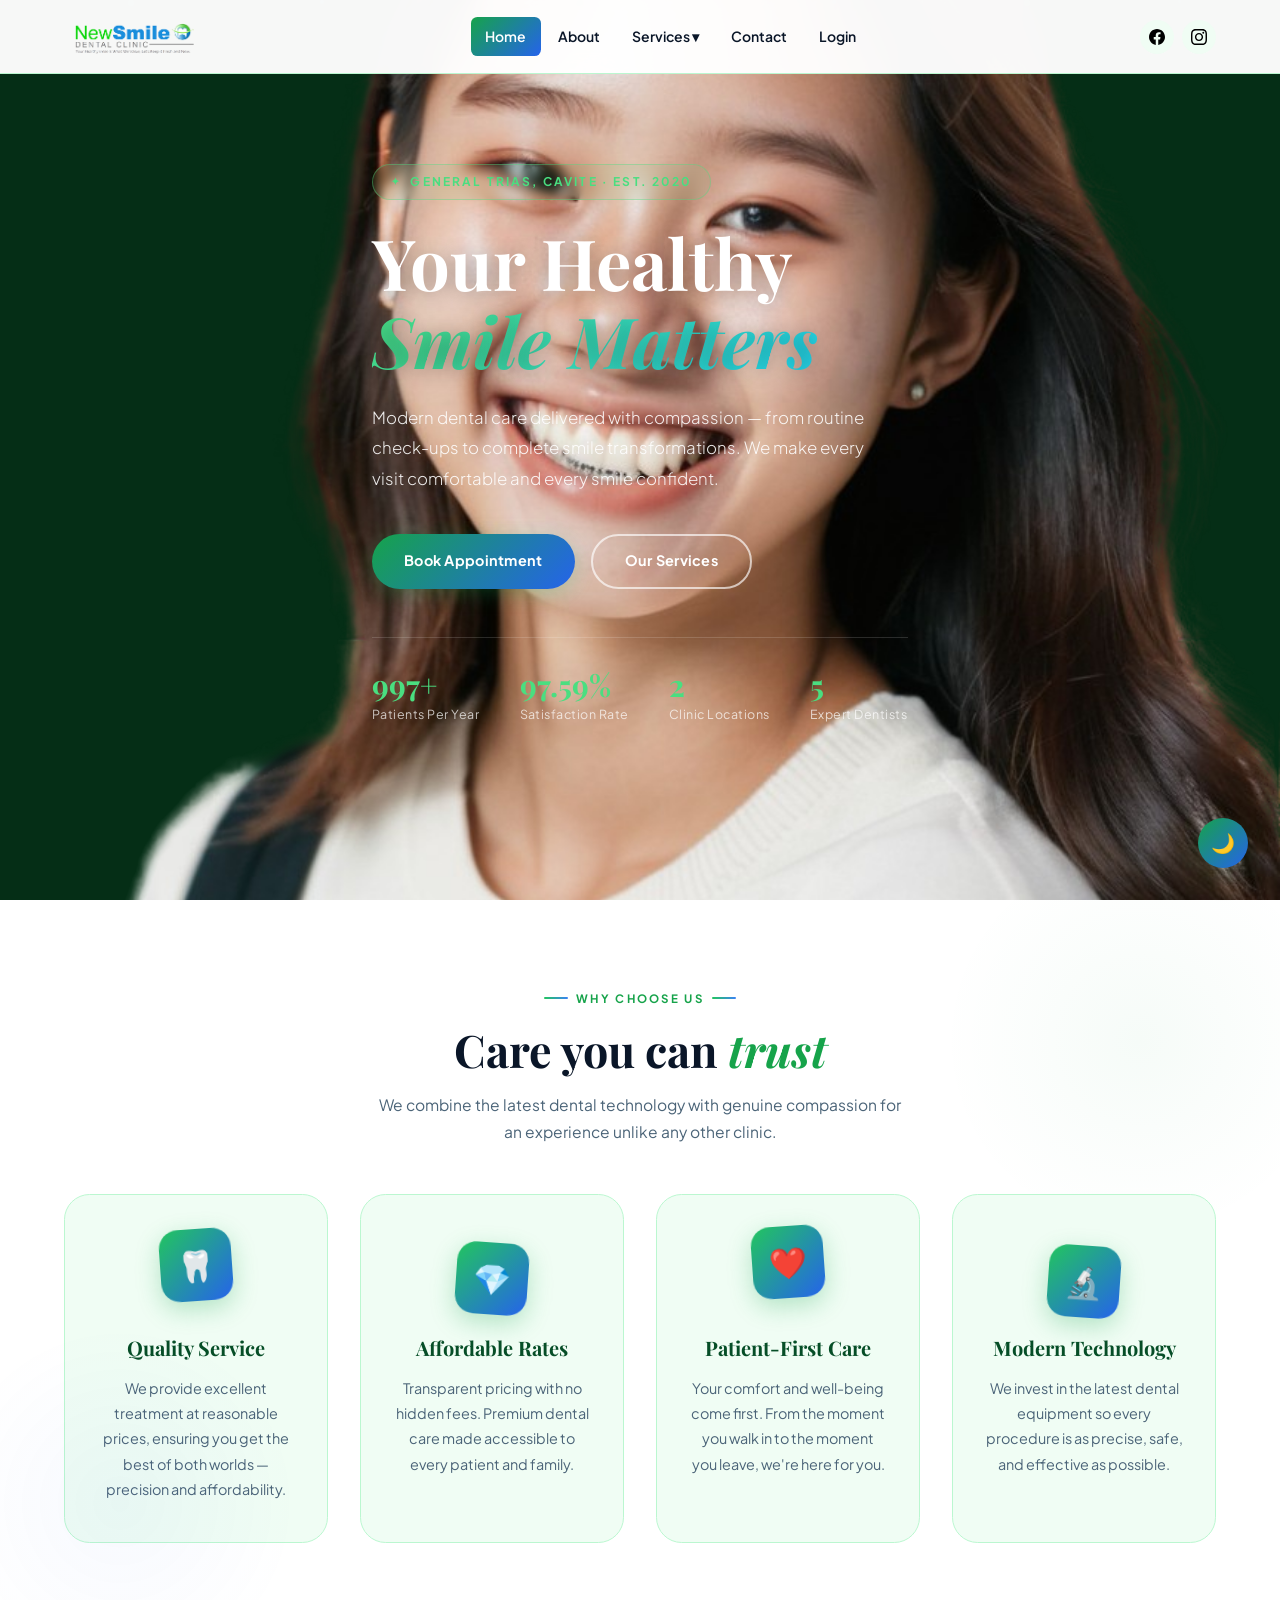
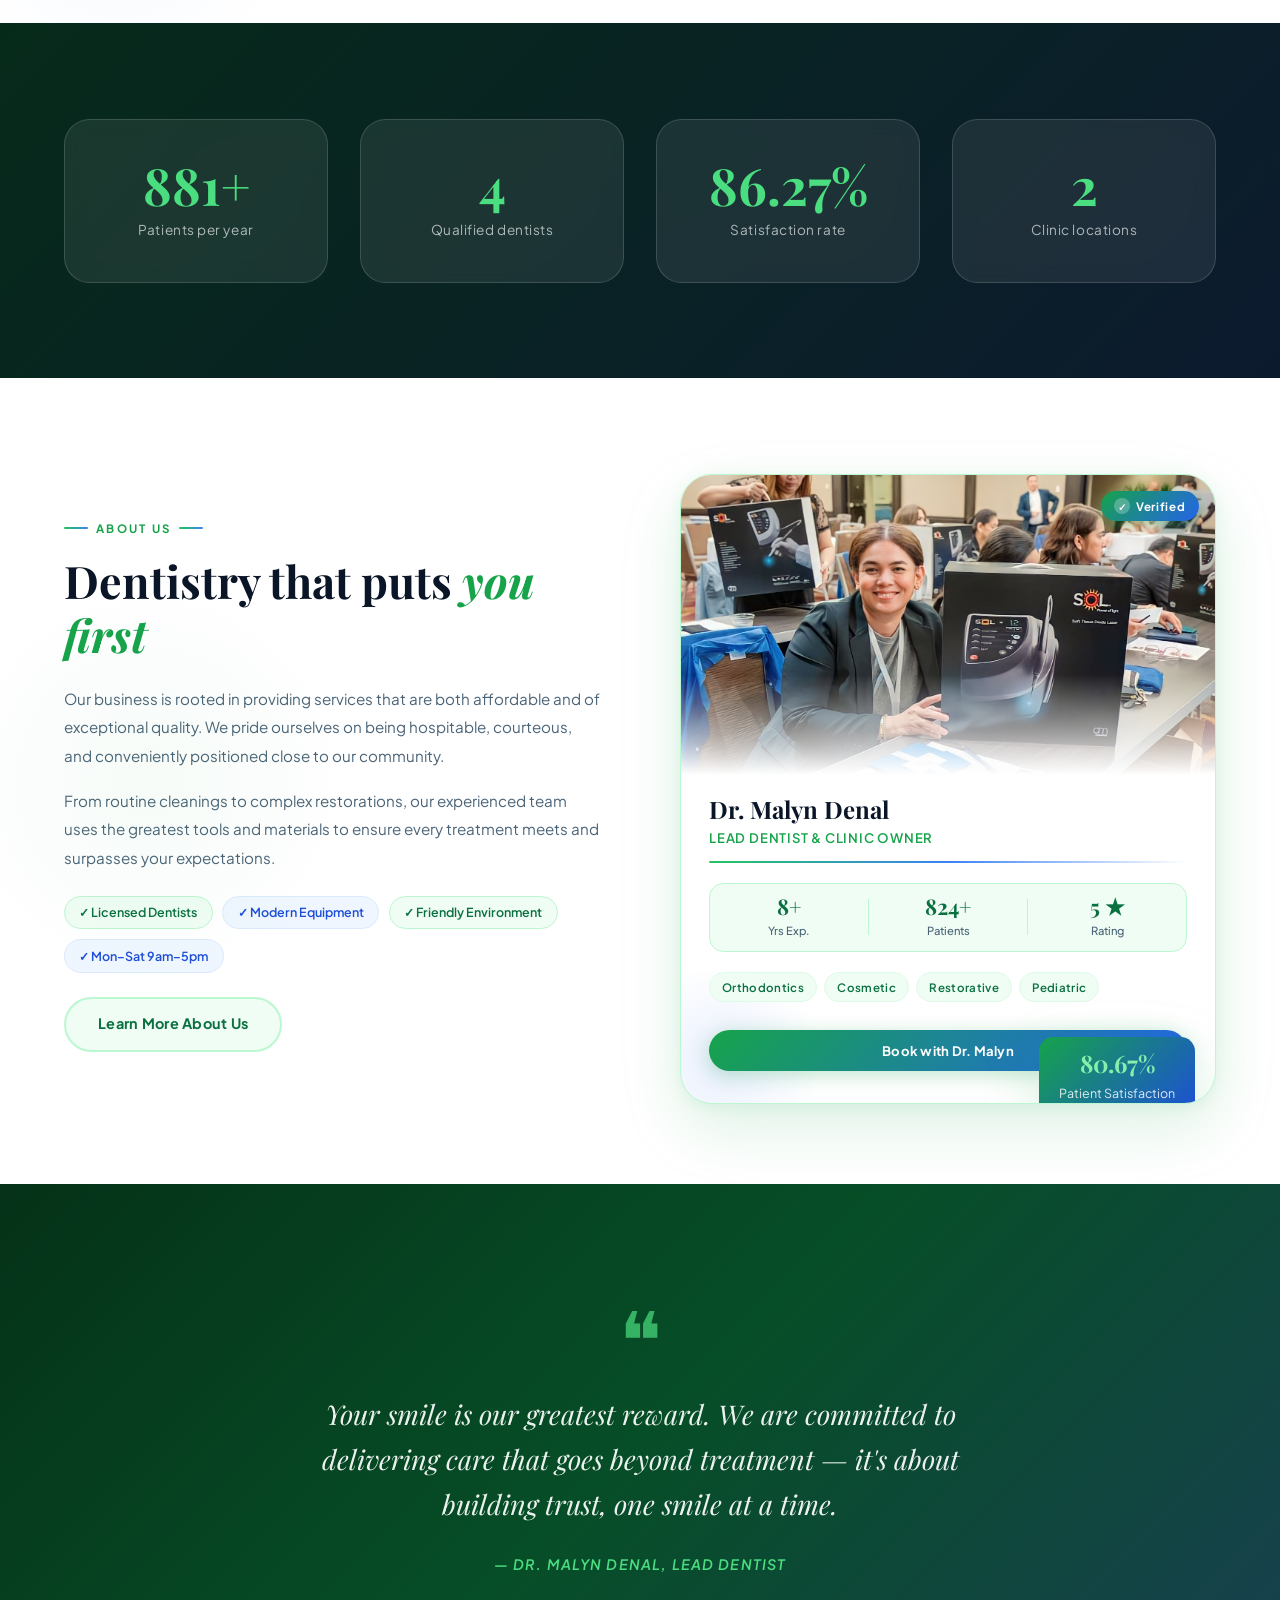
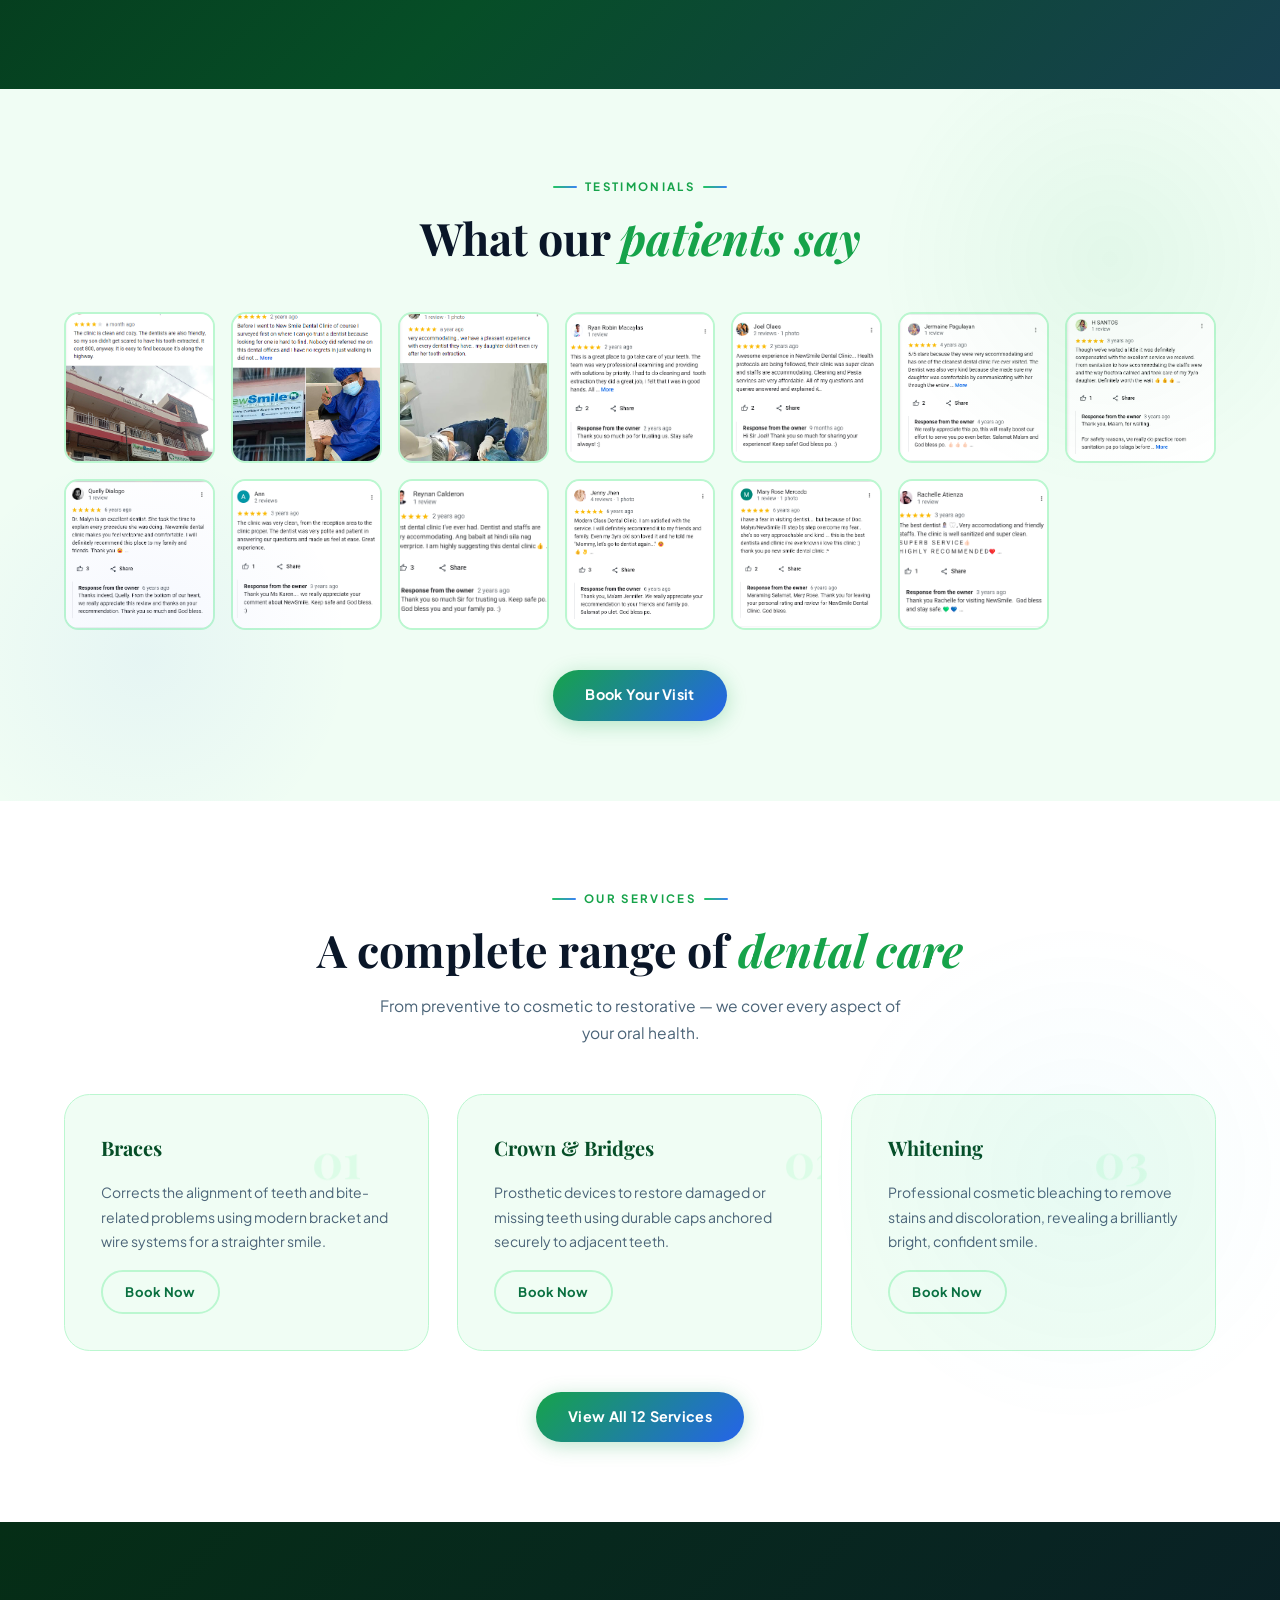
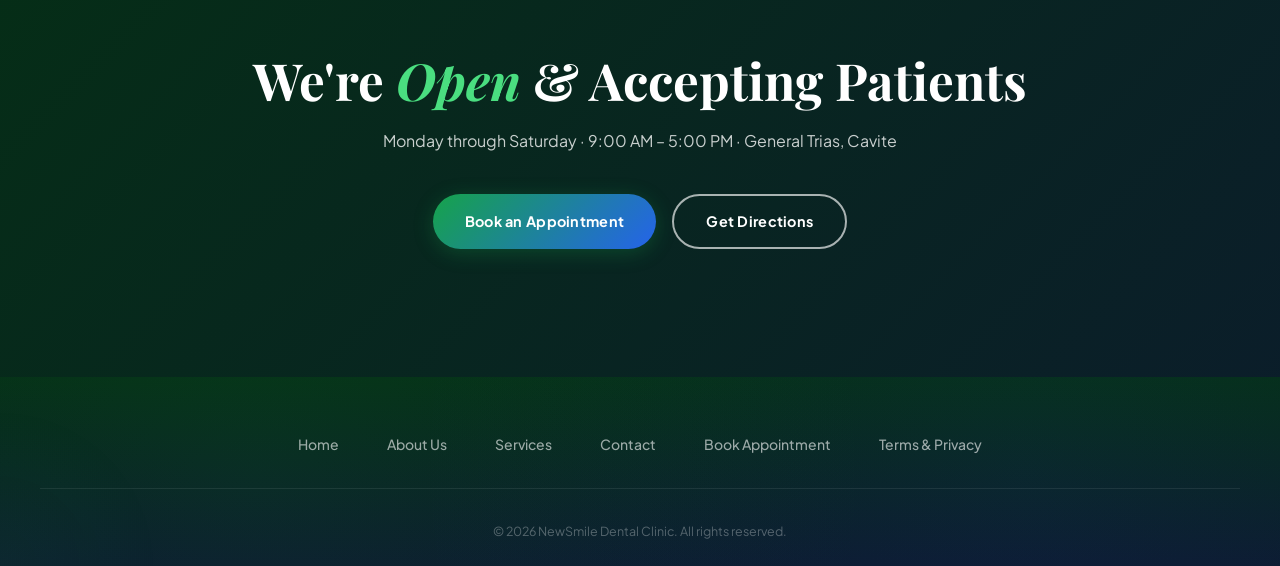
==== commit 95d251d0: "Responsive Update" ====
--- a/index.html
+++ b/index.html
@@ -184,6 +184,8 @@
 ══════════════════════════════ -->
 <section class="about-section">
   <div class="container about-inner">
+
+    <!-- Left: Text -->
     <div class="about-text reveal-left">
       <span class="section-eyebrow">About Us</span>
       <h2>Dentistry that puts <em>you first</em></h2>
@@ -197,25 +199,82 @@
       </div>
       <a class="btn btn-ghost" href="about.html">Learn More About Us</a>
     </div>
+
+    <!-- Right: Doctor Lead Card -->
     <div class="about-visual reveal-right">
-      <!--
-        📌 REPLACE DOCTOR IMAGE:
-           Change src="images/doc-malyn-2.jpg" to your photo path
-      -->
-      <div class="about-image-wrap">
-        <img src="images/doc-malyn-2.jpg"
-             alt="Dr. Malyn Denal — NewSmile Lead Dentist"
-             onerror="this.style.display='none';this.nextElementSibling.style.display='flex'">
-        <div class="about-image-fallback">
-          <span class="fallback-icon">👩‍⚕️</span>
-          <p>Dr. Malyn Denal<br>Lead Dentist</p>
+      <div class="doctor-card">
+
+        <!-- Decorative background blobs -->
+        <div class="doctor-card-blob blob-1"></div>
+        <div class="doctor-card-blob blob-2"></div>
+
+        <!-- Photo -->
+        <div class="doctor-photo-wrap">
+          <!--
+            📌 REPLACE DOCTOR IMAGE:
+               Change src="images/doc-malyn-2.jpg" to your photo path
+          -->
+          <img src="images/doc-malyn-2.jpg"
+               alt="Dr. Malyn Denal"
+               class="doctor-photo"
+               onerror="this.style.display='none';this.nextElementSibling.style.display='flex'">
+          <div class="doctor-photo-placeholder">🦷</div>
+
+          <!-- Verified badge on photo -->
+          <div class="doctor-verified">
+            <span>✓</span> Verified
+          </div>
         </div>
-      </div>
-      <div class="about-float-card">
-        <span class="num" data-target="97.88" data-suffix="%" data-decimals="2">97.88%</span>
-        <p>Patient Satisfaction<br>Rate in 2025</p>
-      </div>
-    </div>
+
+        <!-- Info -->
+        <div class="doctor-info">
+          <h3 class="doctor-name">Dr. Malyn Denal</h3>
+          <p class="doctor-title">Lead Dentist &amp; Clinic Owner</p>
+
+          <!-- Divider line -->
+          <div class="doctor-divider"></div>
+
+          <!-- Quick stats row -->
+          <div class="doctor-stats-row">
+            <div class="doctor-stat-item">
+              <strong data-target="10" data-suffix="+">10+</strong>
+              <span>Yrs Exp.</span>
+            </div>
+            <div class="doctor-stat-sep"></div>
+            <div class="doctor-stat-item">
+              <strong data-target="1000" data-suffix="+">1K+</strong>
+              <span>Patients</span>
+            </div>
+            <div class="doctor-stat-sep"></div>
+            <div class="doctor-stat-item">
+              <strong>5 ★</strong>
+              <span>Rating</span>
+            </div>
+          </div>
+
+          <!-- Specialties -->
+          <div class="doctor-tags">
+            <span class="doctor-tag-item">Orthodontics</span>
+            <span class="doctor-tag-item">Cosmetic</span>
+            <span class="doctor-tag-item">Restorative</span>
+            <span class="doctor-tag-item">Pediatric</span>
+          </div>
+
+          <!-- CTA -->
+          <a class="btn btn-sm" href="appointment.html" style="width:100%;justify-content:center;margin-top:.5rem;">
+            Book with Dr. Malyn
+          </a>
+        </div>
+
+        <!-- Floating satisfaction badge -->
+        <div class="about-float-card">
+          <span class="num" data-target="97.88" data-suffix="%" data-decimals="2">97.88%</span>
+          <p>Patient Satisfaction</p>
+        </div>
+
+      </div><!-- /.doctor-card -->
+    </div>
+
   </div>
 </section>
 
--- a/css/style.css
+++ b/css/style.css
@@ -260,10 +260,9 @@
 }
 /* Parallax background layer */
 .hero-bg {
-  position: absolute; inset:-100px 0;
-  background: url('../images/dental-hero.jpg') center/cover no-repeat;
+  position:absolute; inset:-100px 0;
+  background:url('../images/model-2-transformed.png') center/cover no-repeat;
   will-change:transform; z-index:0;
-  
 }
 /* Fallback gradient when image missing */
 .hero-bg::before {
@@ -1191,9 +1190,9 @@
   /* ↑↑ CHANGE THIS IMAGE PATH ↑↑ */
 
   background-attachment: fixed;   /* ← creates the parallax effect */
-  background-position: right;
+  background-position: center center;
   background-repeat: no-repeat;
-  background-size: contain;
+  background-size: cover;
 
   /* Fallback color shown when image is missing */
   background-color: #052e16;
@@ -1443,3 +1442,364 @@
     min-height: 100svh;
   }
 }
+
+/* ══════════════════════════════════════════════════
+   DOCTOR LEAD CARD
+══════════════════════════════════════════════════ */
+.doctor-card {
+  position: relative;
+  background: var(--bg);
+  border: 1px solid var(--border);
+  border-radius: 2rem;
+  overflow: hidden;
+  box-shadow: 0 24px 64px rgba(22,163,74,.14), 0 4px 16px rgba(22,163,74,.08);
+  padding: 0 0 2rem;
+  transition: transform var(--t), box-shadow var(--t);
+  margin-top: 1rem;
+}
+.doctor-card:hover {
+  transform: translateY(-6px);
+  box-shadow: 0 32px 80px rgba(22,163,74,.2);
+}
+
+/* Decorative background blobs */
+.doctor-card-blob {
+  position: absolute;
+  border-radius: 50%;
+  pointer-events: none;
+  z-index: 0;
+}
+.blob-1 {
+  width: 260px; height: 260px;
+  top: -80px; right: -80px;
+  background: radial-gradient(circle, rgba(22,163,74,.12) 0%, transparent 70%);
+  animation: blobPulse 6s ease-in-out infinite alternate;
+}
+.blob-2 {
+  width: 200px; height: 200px;
+  bottom: -60px; left: -60px;
+  background: radial-gradient(circle, rgba(37,99,235,.1) 0%, transparent 70%);
+  animation: blobPulse 8s ease-in-out infinite alternate-reverse;
+}
+@keyframes blobPulse {
+  from { transform: scale(1) rotate(0deg); }
+  to   { transform: scale(1.15) rotate(20deg); }
+}
+
+/* Photo area */
+.doctor-photo-wrap {
+  position: relative;
+  width: 100%;
+  height: 300px;
+  overflow: hidden;
+  background: linear-gradient(160deg, var(--g100), var(--b100));
+}
+.doctor-photo {
+  width: 100%; height: 100%;
+  object-fit: cover;
+  object-position: center top;
+  display: block;
+  transition: transform .6s ease;
+}
+.doctor-card:hover .doctor-photo { transform: scale(1.04); }
+
+.doctor-photo-placeholder {
+  display: none;
+  width: 100%; height: 100%;
+  align-items: center; justify-content: center;
+  font-size: 5rem;
+  background: linear-gradient(160deg, var(--g100), var(--b100));
+}
+
+/* Gradient fade at bottom of photo into card body */
+.doctor-photo-wrap::after {
+  content: '';
+  position: absolute;
+  bottom: 0; left: 0; right: 0;
+  height: 100px;
+  background: linear-gradient(to top, var(--bg) 0%, transparent 100%);
+  z-index: 1;
+}
+
+/* Verified badge overlaid on photo */
+.doctor-verified {
+  position: absolute;
+  top: 1rem; right: 1rem;
+  z-index: 2;
+  background: linear-gradient(135deg, var(--g600), var(--b600));
+  color: #fff;
+  font-size: .72rem;
+  font-weight: 700;
+  letter-spacing: .06em;
+  padding: .35rem .85rem;
+  border-radius: 2rem;
+  display: flex;
+  align-items: center;
+  gap: .35rem;
+  box-shadow: 0 4px 12px rgba(22,163,74,.4);
+}
+.doctor-verified span {
+  width: 16px; height: 16px;
+  background: rgba(255,255,255,.25);
+  border-radius: 50%;
+  display: inline-flex;
+  align-items: center;
+  justify-content: center;
+  font-size: .65rem;
+}
+
+/* Info block */
+.doctor-info {
+  position: relative;
+  z-index: 1;
+  padding: 1.25rem 1.75rem 0;
+}
+.doctor-name {
+  font-family: 'Playfair Display', serif;
+  font-size: 1.5rem;
+  font-weight: 700;
+  color: var(--text);
+  margin-bottom: .2rem;
+  line-height: 1.2;
+}
+.doctor-title {
+  font-size: .82rem;
+  font-weight: 600;
+  color: var(--g600);
+  letter-spacing: .06em;
+  text-transform: uppercase;
+  margin-bottom: .75rem;
+}
+.doctor-divider {
+  height: 2px;
+  background: linear-gradient(90deg, var(--g500), var(--b500), transparent);
+  border-radius: 2px;
+  margin-bottom: 1.25rem;
+}
+
+/* Stats row inside card */
+.doctor-stats-row {
+  display: flex;
+  align-items: center;
+  gap: 0;
+  margin-bottom: 1.25rem;
+  background: var(--surface);
+  border: 1px solid var(--border);
+  border-radius: var(--r);
+  overflow: hidden;
+}
+.doctor-stat-item {
+  flex: 1;
+  text-align: center;
+  padding: .75rem .5rem;
+}
+.doctor-stat-item strong {
+  display: block;
+  font-family: 'Playfair Display', serif;
+  font-size: 1.35rem;
+  font-weight: 700;
+  color: var(--g700);
+  line-height: 1;
+}
+.doctor-stat-item span {
+  display: block;
+  font-size: .7rem;
+  color: var(--muted);
+  margin-top: .2rem;
+  font-weight: 500;
+}
+.doctor-stat-sep {
+  width: 1px;
+  height: 36px;
+  background: var(--border);
+  flex-shrink: 0;
+}
+
+/* Specialty tags */
+.doctor-tags {
+  display: flex;
+  flex-wrap: wrap;
+  gap: .45rem;
+  margin-bottom: 1.25rem;
+}
+.doctor-tag-item {
+  font-size: .72rem;
+  font-weight: 600;
+  padding: .28rem .75rem;
+  border-radius: 2rem;
+  background: var(--g50);
+  color: var(--g700);
+  border: 1px solid var(--g100);
+  letter-spacing: .03em;
+  transition: background var(--t), color var(--t);
+}
+.doctor-tag-item:hover {
+  background: var(--g600);
+  color: #fff;
+  border-color: var(--g600);
+}
+
+/* Floating satisfaction badge (bottom-left of card) */
+.doctor-card .about-float-card {
+  position: absolute;
+  bottom: 1rem;
+  right: 1.25rem;
+  left: auto;
+  min-width: 0;
+  padding: .85rem 1.25rem;
+  border-radius: var(--r);
+  text-align: center;
+  font-size: .75rem;
+  z-index: 3;
+}
+.doctor-card .about-float-card .num {
+  font-size: 1.5rem;
+}
+
+/* Dark mode */
+body.dark-mode .doctor-card {
+  background: #071a0f;
+  border-color: #134d28;
+}
+body.dark-mode .doctor-stats-row {
+  background: #050f18;
+  border-color: #134d28;
+}
+body.dark-mode .doctor-name { color: var(--g400); }
+
+
+/* ══════════════════════════════════════════════════
+   FULL MOBILE RESPONSIVENESS OVERHAUL
+══════════════════════════════════════════════════ */
+
+/* --- Hero --- */
+@media (max-width: 768px) {
+  .parallax-hero {
+    min-height: 100svh;
+    align-items: flex-end;
+    padding-bottom: 3rem;
+    background-position: center top;
+  }
+  .hero-content {
+    padding: 1.5rem 0 0;
+    text-align: left;
+  }
+  .hero-content h1 {
+    font-size: clamp(2rem, 9vw, 2.8rem);
+    line-height: 1.15;
+    margin-bottom: 1rem;
+  }
+  .hero-content p {
+    font-size: .93rem;
+    margin-bottom: 1.75rem;
+    opacity: .92;
+  }
+  .hero-tag {
+    font-size: .65rem;
+    padding: .35rem .85rem;
+    margin-bottom: 1rem;
+  }
+  .hero-actions {
+    flex-direction: column;
+    gap: .75rem;
+    margin-bottom: 2rem;
+  }
+  .hero-actions .btn {
+    width: 100%;
+    justify-content: center;
+    padding: 1rem 1.5rem;
+    font-size: .95rem;
+  }
+  .hero-stats {
+    display: grid;
+    grid-template-columns: 1fr 1fr;
+    gap: 1rem 1.5rem;
+    padding-top: 1.5rem;
+  }
+  .hero-stat strong { font-size: 1.6rem; }
+  .hero-stat span   { font-size: .73rem; }
+}
+
+/* --- About / Doctor Card --- */
+@media (max-width: 1100px) {
+  .about-inner {
+    grid-template-columns: 1fr;
+    gap: 2.5rem;
+  }
+  .about-visual { max-width: 480px; margin: 0 auto; width: 100%; }
+  .doctor-card .about-float-card { bottom: 1rem; right: 1rem; }
+}
+
+@media (max-width: 768px) {
+  .about-section { padding: 3rem 0; }
+  .about-text h2 { font-size: 1.9rem; }
+  .about-badges  { gap: .4rem; }
+  .badge { font-size: .73rem; padding: .28rem .7rem; }
+
+  /* Doctor card mobile */
+  .doctor-card { border-radius: 1.5rem; }
+  .doctor-photo-wrap { height: 260px; }
+  .doctor-info { padding: 1rem 1.25rem 0; }
+  .doctor-name { font-size: 1.3rem; }
+  .doctor-stat-item strong { font-size: 1.1rem; }
+  .doctor-card .about-float-card {
+    position: static;
+    margin: 1rem 1.25rem 0;
+    display: flex;
+    align-items: center;
+    gap: 1rem;
+    text-align: left;
+    padding: .75rem 1rem;
+    animation: none;
+  }
+  .doctor-card .about-float-card .num { font-size: 1.4rem; }
+}
+
+@media (max-width: 480px) {
+  .hero-content h1 { font-size: 2rem; }
+  .doctor-photo-wrap { height: 220px; }
+  .doctor-tags { gap: .35rem; }
+  .doctor-tag-item { font-size: .68rem; padding: .22rem .6rem; }
+}
+
+/* --- Features, Stats, Services, Reviews --- */
+@media (max-width: 768px) {
+  .features-grid { grid-template-columns: 1fr; gap: 1rem; }
+  .feature { padding: 1.75rem 1.25rem; text-align: left; }
+  .feature-icon { margin: 0 0 1rem; width: 56px; height: 56px; font-size: 1.5rem; border-radius: 1rem; }
+
+  .parallax-stats { padding: 3.5rem 0; }
+  .stats-grid { grid-template-columns: 1fr 1fr; gap: 1rem; }
+  .stats-card { padding: 1.75rem 1rem; }
+  .stats-card h2 { font-size: 2.2rem; }
+
+  .services-grid { grid-template-columns: 1fr; }
+  .service-card { padding: 1.75rem 1.25rem; }
+
+  .reviews-grid { grid-template-columns: repeat(auto-fill, minmax(100px, 1fr)); gap: .6rem; }
+  .review-img { border-radius: .6rem; }
+
+  .section-title { font-size: 1.7rem; }
+  .section-sub   { font-size: .875rem; }
+
+  .parallax-quote { padding: 4rem 0; }
+  .parallax-quote blockquote { font-size: 1.05rem; }
+  .quote-icon { font-size: 3.5rem; }
+
+  .parallax-cta { padding: 5rem 0; }
+  .cta-content h2 { font-size: 1.8rem; }
+  .cta-actions { flex-direction: column; gap: .75rem; }
+  .cta-actions .btn { width: 100%; }
+
+  footer { padding: 2.5rem 1.25rem 1.25rem; }
+  .footer-links { gap: .75rem 1.5rem; font-size: .8rem; }
+}
+
+@media (max-width: 480px) {
+  section { padding: 2.75rem 0; }
+  .container { padding: 0 1rem; }
+  .stats-grid { grid-template-columns: 1fr 1fr; }
+  .stats-card h2 { font-size: 1.9rem; }
+  .section-title { font-size: 1.5rem; }
+  .btn { font-size: .875rem; padding: .8rem 1.5rem; }
+}
